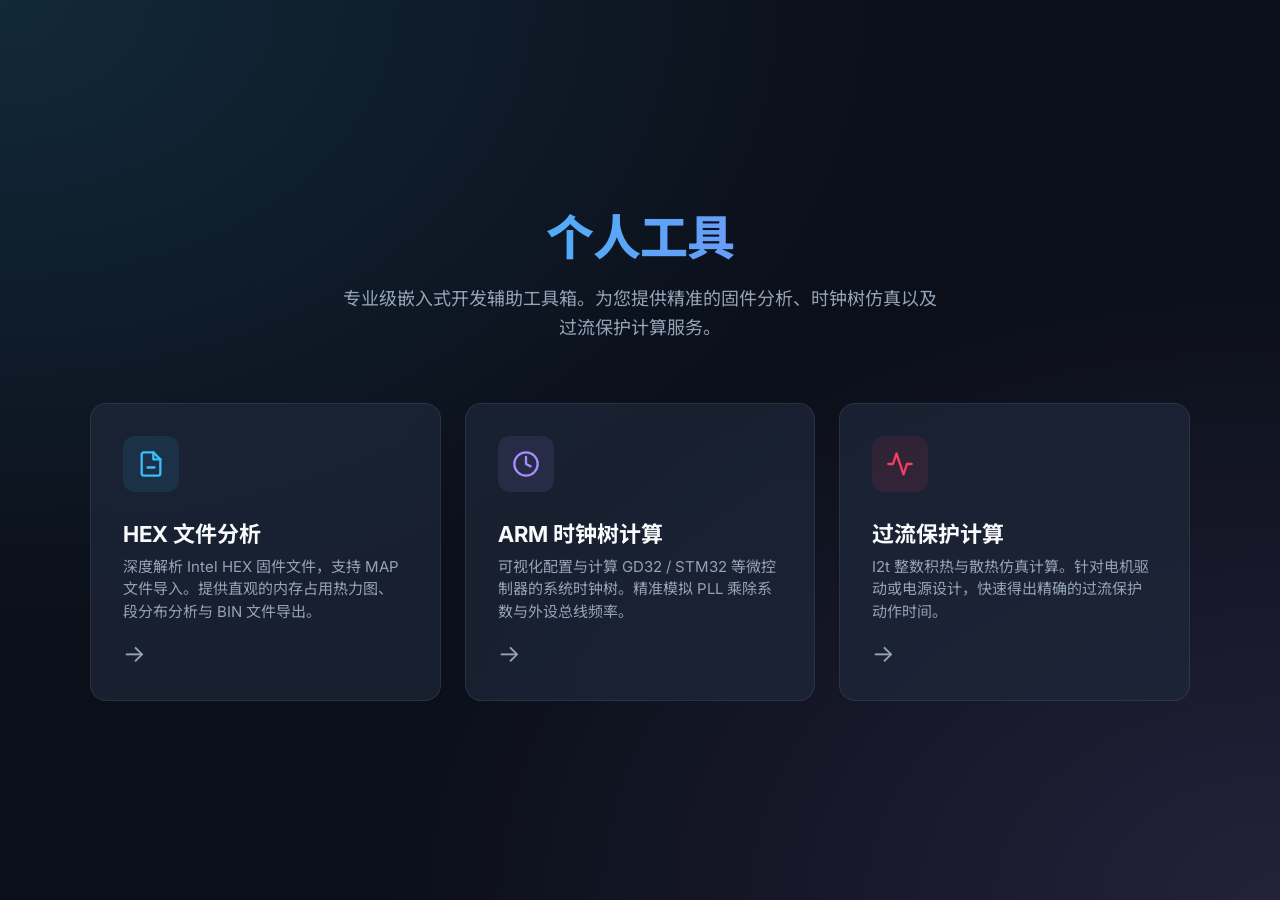
==== index.html @ c8affc69 "整合个人工具项目结构" ====
<!DOCTYPE html>
<html lang="zh-CN">
<head>
    <meta charset="UTF-8">
    <meta name="viewport" content="width=device-width, initial-scale=1.0">
    <title>个人工具门户 - Embedded Studio</title>
    <link href="https://fonts.googleapis.com/css2?family=Inter:wght@400;500;600;700;800&display=swap" rel="stylesheet">
    <link href="https://fonts.googleapis.com/css2?family=Noto+Sans+SC:wght@400;500;700&display=swap" rel="stylesheet">
    <style>
        :root {
            --bg-color: #0b0f19;
            --card-bg: rgba(30, 41, 59, 0.7);
            --card-border: rgba(255, 255, 255, 0.08);
            --text-main: #f8fafc;
            --text-muted: #94a3b8;
            --accent-hex: #38bdf8;
            --accent-clock: #a78bfa;
            --accent-ocp: #f43f5e;
        }

        * {
            box-sizing: border-box;
            margin: 0;
            padding: 0;
        }

        body {
            background-color: var(--bg-color);
            background-image: 
                radial-gradient(at 0% 0%, rgba(56, 189, 248, 0.15) 0px, transparent 50%),
                radial-gradient(at 100% 100%, rgba(167, 139, 250, 0.15) 0px, transparent 50%);
            background-attachment: fixed;
            color: var(--text-main);
            font-family: 'Inter', 'Noto Sans SC', sans-serif;
            min-height: 100vh;
            display: flex;
            flex-direction: column;
            align-items: center;
            justify-content: center;
            padding: 40px 20px;
        }

        .hero {
            text-align: center;
            margin-bottom: 60px;
            animation: fadeInDown 0.8s ease-out forwards;
        }

        .hero h1 {
            font-size: 48px;
            font-weight: 800;
            letter-spacing: -1px;
            margin-bottom: 16px;
            background: linear-gradient(to right, #38bdf8, #818cf8);
            -webkit-background-clip: text;
            -webkit-text-fill-color: transparent;
        }

        .hero p {
            font-size: 18px;
            color: var(--text-muted);
            max-width: 600px;
            margin: 0 auto;
            line-height: 1.6;
        }

        .tools-grid {
            display: grid;
            grid-template-columns: repeat(auto-fit, minmax(320px, 1fr));
            gap: 24px;
            width: 100%;
            max-width: 1100px;
            animation: fadeInUp 0.8s ease-out forwards;
            animation-delay: 0.2s;
            opacity: 0;
        }

        .tool-card {
            background: var(--card-bg);
            border: 1px solid var(--card-border);
            border-radius: 16px;
            padding: 32px;
            text-decoration: none;
            color: inherit;
            display: flex;
            flex-direction: column;
            gap: 16px;
            transition: all 0.3s cubic-bezier(0.4, 0, 0.2, 1);
            backdrop-filter: blur(12px);
            position: relative;
            overflow: hidden;
        }

        .tool-card::before {
            content: '';
            position: absolute;
            top: 0; left: 0; right: 0; bottom: 0;
            background: radial-gradient(800px circle at var(--mouse-x) var(--mouse-y), rgba(255,255,255,0.06), transparent 40%);
            opacity: 0;
            transition: opacity 0.3s;
            pointer-events: none;
        }

        .tool-card:hover::before {
            opacity: 1;
        }

        .tool-card:hover {
            transform: translateY(-5px);
            border-color: rgba(255, 255, 255, 0.2);
            box-shadow: 0 20px 40px rgba(0,0,0,0.4);
        }

        .icon-wrapper {
            width: 56px;
            height: 56px;
            border-radius: 12px;
            display: flex;
            align-items: center;
            justify-content: center;
            font-size: 28px;
            margin-bottom: 8px;
        }

        .card-hex .icon-wrapper { background: rgba(56, 189, 248, 0.1); color: var(--accent-hex); }
        .card-clock .icon-wrapper { background: rgba(167, 139, 250, 0.1); color: var(--accent-clock); }
        .card-ocp .icon-wrapper { background: rgba(244, 63, 94, 0.1); color: var(--accent-ocp); }

        .tool-card:hover.card-hex { box-shadow: 0 10px 30px rgba(56, 189, 248, 0.15); }
        .tool-card:hover.card-clock { box-shadow: 0 10px 30px rgba(167, 139, 250, 0.15); }
        .tool-card:hover.card-ocp { box-shadow: 0 10px 30px rgba(244, 63, 94, 0.15); }

        .tool-info h2 {
            font-size: 22px;
            font-weight: 700;
            margin-bottom: 8px;
        }

        .tool-info p {
            color: var(--text-muted);
            font-size: 15px;
            line-height: 1.5;
        }

        .arrow {
            margin-top: auto;
            align-self: flex-start;
            color: var(--text-muted);
            font-size: 24px;
            transition: transform 0.3s, color 0.3s;
        }

        .tool-card:hover .arrow {
            transform: translateX(5px);
            color: var(--text-main);
        }

        @keyframes fadeInDown {
            from { opacity: 0; transform: translateY(-20px); }
            to { opacity: 1; transform: translateY(0); }
        }

        @keyframes fadeInUp {
            from { opacity: 0; transform: translateY(20px); }
            to { opacity: 1; transform: translateY(0); }
        }

        @media (max-width: 768px) {
            .hero h1 { font-size: 36px; }
            .tools-grid { grid-template-columns: 1fr; }
        }
    </style>
</head>
<body>

    <div class="hero">
        <h1>个人工具</h1>
        <p>专业级嵌入式开发辅助工具箱。为您提供精准的固件分析、时钟树仿真以及过流保护计算服务。</p>
    </div>

    <div class="tools-grid" id="cards">
        <a href="hex文件分析工具/index.html" class="tool-card card-hex">
            <div class="icon-wrapper">
                <svg width="28" height="28" viewBox="0 0 24 24" fill="none" stroke="currentColor" stroke-width="2" stroke-linecap="round" stroke-linejoin="round"><path d="M14 2H6a2 2 0 0 0-2 2v16a2 2 0 0 0 2 2h12a2 2 0 0 0 2-2V8z"></path><polyline points="14 2 14 8 20 8"></polyline><line x1="9" y1="15" x2="15" y2="15"></line></svg>
            </div>
            <div class="tool-info">
                <h2>HEX 文件分析</h2>
                <p>深度解析 Intel HEX 固件文件，支持 MAP 文件导入。提供直观的内存占用热力图、段分布分析与 BIN 文件导出。</p>
            </div>
            <div class="arrow">→</div>
        </a>

        <a href="Arm时钟树/index.html" class="tool-card card-clock">
            <div class="icon-wrapper">
                <svg width="28" height="28" viewBox="0 0 24 24" fill="none" stroke="currentColor" stroke-width="2" stroke-linecap="round" stroke-linejoin="round"><circle cx="12" cy="12" r="10"></circle><polyline points="12 6 12 12 16 14"></polyline></svg>
            </div>
            <div class="tool-info">
                <h2>ARM 时钟树计算</h2>
                <p>可视化配置与计算 GD32 / STM32 等微控制器的系统时钟树。精准模拟 PLL 乘除系数与外设总线频率。</p>
            </div>
            <div class="arrow">→</div>
        </a>

        <a href="过流保护计算/index.html" class="tool-card card-ocp">
            <div class="icon-wrapper">
                <svg width="28" height="28" viewBox="0 0 24 24" fill="none" stroke="currentColor" stroke-width="2" stroke-linecap="round" stroke-linejoin="round"><path d="M22 12h-4l-3 9L9 3l-3 9H2"></path></svg>
            </div>
            <div class="tool-info">
                <h2>过流保护计算</h2>
                <p>I2t 整数积热与散热仿真计算。针对电机驱动或电源设计，快速得出精确的过流保护动作时间。</p>
            </div>
            <div class="arrow">→</div>
        </a>
    </div>

    <script>
        // 添加鼠标跟随的微妙发光效果
        document.getElementById("cards").onmousemove = e => {
            for(const card of document.getElementsByClassName("tool-card")) {
                const rect = card.getBoundingClientRect(),
                      x = e.clientX - rect.left,
                      y = e.clientY - rect.top;
                card.style.setProperty("--mouse-x", `${x}px`);
                card.style.setProperty("--mouse-y", `${y}px`);
            };
        }
    </script>
</body>
</html>
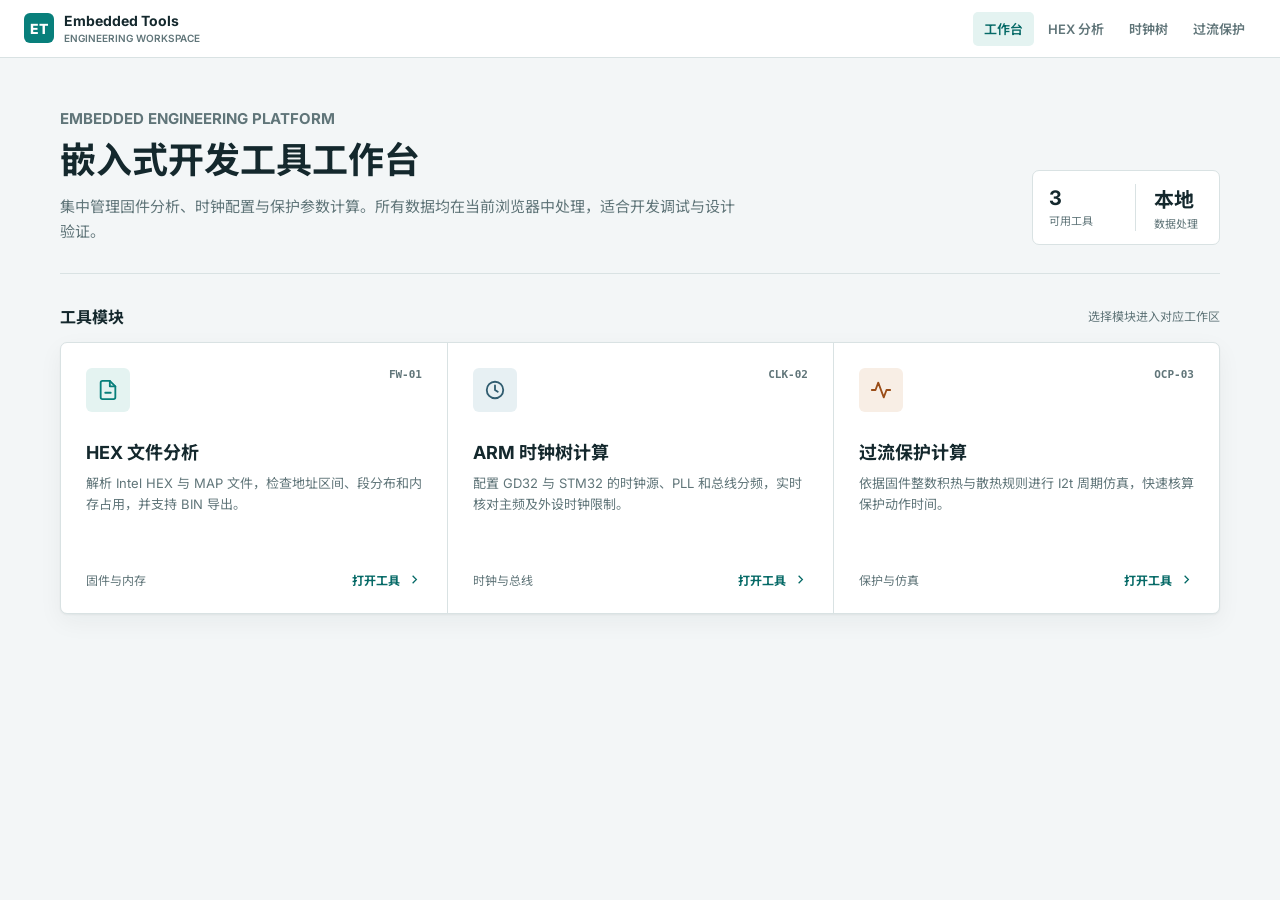
==== commit 266552ff: "统一嵌入式工具平台界面" ====
--- a/index.html
+++ b/index.html
@@ -3,227 +3,105 @@
 <head>
     <meta charset="UTF-8">
     <meta name="viewport" content="width=device-width, initial-scale=1.0">
-    <title>个人工具门户 - Embedded Studio</title>
-    <link href="https://fonts.googleapis.com/css2?family=Inter:wght@400;500;600;700;800&display=swap" rel="stylesheet">
-    <link href="https://fonts.googleapis.com/css2?family=Noto+Sans+SC:wght@400;500;700&display=swap" rel="stylesheet">
+    <title>Embedded Tools - 嵌入式开发工具平台</title>
+    <link href="https://fonts.googleapis.com/css2?family=Inter:wght@400;500;600;700;800&family=Noto+Sans+SC:wght@400;500;600;700&display=swap" rel="stylesheet">
+    <link rel="stylesheet" href="platform.css">
     <style>
-        :root {
-            --bg-color: #0b0f19;
-            --card-bg: rgba(30, 41, 59, 0.7);
-            --card-border: rgba(255, 255, 255, 0.08);
-            --text-main: #f8fafc;
-            --text-muted: #94a3b8;
-            --accent-hex: #38bdf8;
-            --accent-clock: #a78bfa;
-            --accent-ocp: #f43f5e;
+        * { box-sizing: border-box; margin: 0; padding: 0; }
+        body { min-width: 320px; min-height: 100vh; }
+        .home-shell { min-height: 100vh; display: flex; flex-direction: column; }
+        .home-main { width: min(1160px, calc(100% - 40px)); margin: 0 auto; padding: 48px 0 56px; }
+        .home-intro { display: grid; grid-template-columns: minmax(0, 1fr) auto; align-items: end; gap: 32px; padding-bottom: 28px; border-bottom: 1px solid var(--platform-border); }
+        .home-intro h1 { margin: 0 0 12px; max-width: 720px; color: var(--platform-text); font-size: 36px; line-height: 1.2; }
+        .home-intro p { max-width: 680px; color: var(--platform-muted); font-size: 15px; line-height: 1.7; }
+        .platform-summary { display: flex; align-items: center; gap: 18px; padding: 13px 16px; border: 1px solid var(--platform-border); border-radius: var(--platform-radius); background: var(--platform-surface); }
+        .summary-item { min-width: 68px; }
+        .summary-item + .summary-item { padding-left: 18px; border-left: 1px solid var(--platform-border); }
+        .summary-value { color: var(--platform-text); font-size: 20px; font-weight: 700; }
+        .summary-label { margin-top: 2px; color: var(--platform-muted); font-size: 11px; }
+        .section-head { display: flex; align-items: center; justify-content: space-between; gap: 16px; margin: 30px 0 14px; }
+        .section-head h2 { font-size: 16px; }
+        .section-head span { color: var(--platform-muted); font-size: 12px; }
+        .tools-grid { display: grid; grid-template-columns: repeat(3, minmax(0, 1fr)); border: 1px solid var(--platform-border); border-radius: var(--platform-radius); overflow: hidden; background: var(--platform-surface); box-shadow: var(--platform-shadow); }
+        .tool-card { position: relative; min-height: 270px; display: flex; flex-direction: column; padding: 25px; color: inherit; text-decoration: none; transition: background .18s ease; }
+        .tool-card + .tool-card { border-left: 1px solid var(--platform-border); }
+        .tool-card:hover { background: var(--platform-surface-subtle); }
+        .tool-card:focus-visible { z-index: 1; outline: 2px solid var(--platform-brand); outline-offset: -2px; }
+        .card-top { display: flex; align-items: flex-start; justify-content: space-between; gap: 16px; }
+        .icon-wrapper { width: 44px; height: 44px; display: grid; place-items: center; border-radius: 6px; color: var(--platform-brand); background: var(--platform-brand-soft); }
+        .module-code { color: var(--platform-muted); font: 600 11px/1.2 Consolas, monospace; }
+        .tool-info { margin-top: 26px; }
+        .tool-info h2 { margin-bottom: 9px; font-size: 18px; }
+        .tool-info p { color: var(--platform-muted); font-size: 13px; line-height: 1.65; }
+        .tool-meta { display: flex; align-items: center; justify-content: space-between; gap: 16px; margin-top: auto; padding-top: 24px; color: var(--platform-muted); font-size: 12px; }
+        .open-action { display: inline-flex; align-items: center; gap: 7px; color: var(--platform-brand-strong); font-weight: 700; }
+        .tool-card:hover .open-action svg { transform: translateX(3px); }
+        .open-action svg { transition: transform .18s ease; }
+        .card-clock .icon-wrapper { color: #315d70; background: #e7f0f3; }
+        .card-ocp .icon-wrapper { color: #9a4d18; background: #f8eee5; }
+        @media (max-width: 850px) {
+            .home-main { width: min(100% - 28px, 1160px); padding-top: 32px; }
+            .home-intro { grid-template-columns: 1fr; align-items: start; }
+            .platform-summary { width: max-content; }
+            .tools-grid { grid-template-columns: 1fr; }
+            .tool-card { min-height: 220px; }
+            .tool-card + .tool-card { border-left: 0; border-top: 1px solid var(--platform-border); }
         }
-
-        * {
-            box-sizing: border-box;
-            margin: 0;
-            padding: 0;
-        }
-
-        body {
-            background-color: var(--bg-color);
-            background-image: 
-                radial-gradient(at 0% 0%, rgba(56, 189, 248, 0.15) 0px, transparent 50%),
-                radial-gradient(at 100% 100%, rgba(167, 139, 250, 0.15) 0px, transparent 50%);
-            background-attachment: fixed;
-            color: var(--text-main);
-            font-family: 'Inter', 'Noto Sans SC', sans-serif;
-            min-height: 100vh;
-            display: flex;
-            flex-direction: column;
-            align-items: center;
-            justify-content: center;
-            padding: 40px 20px;
-        }
-
-        .hero {
-            text-align: center;
-            margin-bottom: 60px;
-            animation: fadeInDown 0.8s ease-out forwards;
-        }
-
-        .hero h1 {
-            font-size: 48px;
-            font-weight: 800;
-            letter-spacing: -1px;
-            margin-bottom: 16px;
-            background: linear-gradient(to right, #38bdf8, #818cf8);
-            -webkit-background-clip: text;
-            -webkit-text-fill-color: transparent;
-        }
-
-        .hero p {
-            font-size: 18px;
-            color: var(--text-muted);
-            max-width: 600px;
-            margin: 0 auto;
-            line-height: 1.6;
-        }
-
-        .tools-grid {
-            display: grid;
-            grid-template-columns: repeat(auto-fit, minmax(320px, 1fr));
-            gap: 24px;
-            width: 100%;
-            max-width: 1100px;
-            animation: fadeInUp 0.8s ease-out forwards;
-            animation-delay: 0.2s;
-            opacity: 0;
-        }
-
-        .tool-card {
-            background: var(--card-bg);
-            border: 1px solid var(--card-border);
-            border-radius: 16px;
-            padding: 32px;
-            text-decoration: none;
-            color: inherit;
-            display: flex;
-            flex-direction: column;
-            gap: 16px;
-            transition: all 0.3s cubic-bezier(0.4, 0, 0.2, 1);
-            backdrop-filter: blur(12px);
-            position: relative;
-            overflow: hidden;
-        }
-
-        .tool-card::before {
-            content: '';
-            position: absolute;
-            top: 0; left: 0; right: 0; bottom: 0;
-            background: radial-gradient(800px circle at var(--mouse-x) var(--mouse-y), rgba(255,255,255,0.06), transparent 40%);
-            opacity: 0;
-            transition: opacity 0.3s;
-            pointer-events: none;
-        }
-
-        .tool-card:hover::before {
-            opacity: 1;
-        }
-
-        .tool-card:hover {
-            transform: translateY(-5px);
-            border-color: rgba(255, 255, 255, 0.2);
-            box-shadow: 0 20px 40px rgba(0,0,0,0.4);
-        }
-
-        .icon-wrapper {
-            width: 56px;
-            height: 56px;
-            border-radius: 12px;
-            display: flex;
-            align-items: center;
-            justify-content: center;
-            font-size: 28px;
-            margin-bottom: 8px;
-        }
-
-        .card-hex .icon-wrapper { background: rgba(56, 189, 248, 0.1); color: var(--accent-hex); }
-        .card-clock .icon-wrapper { background: rgba(167, 139, 250, 0.1); color: var(--accent-clock); }
-        .card-ocp .icon-wrapper { background: rgba(244, 63, 94, 0.1); color: var(--accent-ocp); }
-
-        .tool-card:hover.card-hex { box-shadow: 0 10px 30px rgba(56, 189, 248, 0.15); }
-        .tool-card:hover.card-clock { box-shadow: 0 10px 30px rgba(167, 139, 250, 0.15); }
-        .tool-card:hover.card-ocp { box-shadow: 0 10px 30px rgba(244, 63, 94, 0.15); }
-
-        .tool-info h2 {
-            font-size: 22px;
-            font-weight: 700;
-            margin-bottom: 8px;
-        }
-
-        .tool-info p {
-            color: var(--text-muted);
-            font-size: 15px;
-            line-height: 1.5;
-        }
-
-        .arrow {
-            margin-top: auto;
-            align-self: flex-start;
-            color: var(--text-muted);
-            font-size: 24px;
-            transition: transform 0.3s, color 0.3s;
-        }
-
-        .tool-card:hover .arrow {
-            transform: translateX(5px);
-            color: var(--text-main);
-        }
-
-        @keyframes fadeInDown {
-            from { opacity: 0; transform: translateY(-20px); }
-            to { opacity: 1; transform: translateY(0); }
-        }
-
-        @keyframes fadeInUp {
-            from { opacity: 0; transform: translateY(20px); }
-            to { opacity: 1; transform: translateY(0); }
-        }
-
-        @media (max-width: 768px) {
-            .hero h1 { font-size: 36px; }
-            .tools-grid { grid-template-columns: 1fr; }
+        @media (max-width: 520px) {
+            .home-intro h1 { font-size: 29px; }
+            .platform-summary { width: 100%; display: grid; grid-template-columns: 1fr 1fr; }
+            .summary-item { min-width: 0; }
+            .section-head span { display: none; }
         }
     </style>
 </head>
 <body>
+    <div class="home-shell">
+        <header class="platform-bar">
+            <a class="platform-brand" href="index.html" aria-label="Embedded Tools 首页">
+                <span class="platform-brand-mark">ET</span>
+                <span class="platform-brand-copy"><strong>Embedded Tools</strong><span>Engineering workspace</span></span>
+            </a>
+            <nav class="platform-nav" aria-label="平台导航">
+                <a class="active" href="index.html">工作台</a>
+                <a href="hex文件分析工具/index.html">HEX 分析</a>
+                <a href="Arm时钟树/index.html">时钟树</a>
+                <a href="过流保护计算/index.html">过流保护</a>
+            </nav>
+        </header>
 
-    <div class="hero">
-        <h1>个人工具</h1>
-        <p>专业级嵌入式开发辅助工具箱。为您提供精准的固件分析、时钟树仿真以及过流保护计算服务。</p>
+        <main class="home-main">
+            <section class="home-intro">
+                <div>
+                    <p class="platform-eyebrow">Embedded engineering platform</p>
+                    <h1>嵌入式开发工具工作台</h1>
+                    <p>集中管理固件分析、时钟配置与保护参数计算。所有数据均在当前浏览器中处理，适合开发调试与设计验证。</p>
+                </div>
+                <div class="platform-summary" aria-label="平台概览">
+                    <div class="summary-item"><div class="summary-value">3</div><div class="summary-label">可用工具</div></div>
+                    <div class="summary-item"><div class="summary-value">本地</div><div class="summary-label">数据处理</div></div>
+                </div>
+            </section>
+
+            <div class="section-head"><h2>工具模块</h2><span>选择模块进入对应工作区</span></div>
+            <section class="tools-grid" aria-label="工具模块">
+                <a href="hex文件分析工具/index.html" class="tool-card card-hex">
+                    <div class="card-top"><div class="icon-wrapper"><svg width="22" height="22" viewBox="0 0 24 24" fill="none" stroke="currentColor" stroke-width="2" stroke-linecap="round" stroke-linejoin="round" aria-hidden="true"><path d="M14 2H6a2 2 0 0 0-2 2v16a2 2 0 0 0 2 2h12a2 2 0 0 0 2-2V8z"/><path d="M14 2v6h6"/><path d="M9 15h6"/></svg></div><span class="module-code">FW-01</span></div>
+                    <div class="tool-info"><h2>HEX 文件分析</h2><p>解析 Intel HEX 与 MAP 文件，检查地址区间、段分布和内存占用，并支持 BIN 导出。</p></div>
+                    <div class="tool-meta"><span>固件与内存</span><span class="open-action">打开工具 <svg width="15" height="15" viewBox="0 0 24 24" fill="none" stroke="currentColor" stroke-width="2"><path d="m9 18 6-6-6-6"/></svg></span></div>
+                </a>
+                <a href="Arm时钟树/index.html" class="tool-card card-clock">
+                    <div class="card-top"><div class="icon-wrapper"><svg width="22" height="22" viewBox="0 0 24 24" fill="none" stroke="currentColor" stroke-width="2" stroke-linecap="round" stroke-linejoin="round" aria-hidden="true"><circle cx="12" cy="12" r="9"/><path d="M12 7v5l3 2"/></svg></div><span class="module-code">CLK-02</span></div>
+                    <div class="tool-info"><h2>ARM 时钟树计算</h2><p>配置 GD32 与 STM32 的时钟源、PLL 和总线分频，实时核对主频及外设时钟限制。</p></div>
+                    <div class="tool-meta"><span>时钟与总线</span><span class="open-action">打开工具 <svg width="15" height="15" viewBox="0 0 24 24" fill="none" stroke="currentColor" stroke-width="2"><path d="m9 18 6-6-6-6"/></svg></span></div>
+                </a>
+                <a href="过流保护计算/index.html" class="tool-card card-ocp">
+                    <div class="card-top"><div class="icon-wrapper"><svg width="22" height="22" viewBox="0 0 24 24" fill="none" stroke="currentColor" stroke-width="2" stroke-linecap="round" stroke-linejoin="round" aria-hidden="true"><path d="M22 12h-4l-3 8L9 4l-3 8H2"/></svg></div><span class="module-code">OCP-03</span></div>
+                    <div class="tool-info"><h2>过流保护计算</h2><p>依据固件整数积热与散热规则进行 I2t 周期仿真，快速核算保护动作时间。</p></div>
+                    <div class="tool-meta"><span>保护与仿真</span><span class="open-action">打开工具 <svg width="15" height="15" viewBox="0 0 24 24" fill="none" stroke="currentColor" stroke-width="2"><path d="m9 18 6-6-6-6"/></svg></span></div>
+                </a>
+            </section>
+        </main>
     </div>
-
-    <div class="tools-grid" id="cards">
-        <a href="hex文件分析工具/index.html" class="tool-card card-hex">
-            <div class="icon-wrapper">
-                <svg width="28" height="28" viewBox="0 0 24 24" fill="none" stroke="currentColor" stroke-width="2" stroke-linecap="round" stroke-linejoin="round"><path d="M14 2H6a2 2 0 0 0-2 2v16a2 2 0 0 0 2 2h12a2 2 0 0 0 2-2V8z"></path><polyline points="14 2 14 8 20 8"></polyline><line x1="9" y1="15" x2="15" y2="15"></line></svg>
-            </div>
-            <div class="tool-info">
-                <h2>HEX 文件分析</h2>
-                <p>深度解析 Intel HEX 固件文件，支持 MAP 文件导入。提供直观的内存占用热力图、段分布分析与 BIN 文件导出。</p>
-            </div>
-            <div class="arrow">→</div>
-        </a>
-
-        <a href="Arm时钟树/index.html" class="tool-card card-clock">
-            <div class="icon-wrapper">
-                <svg width="28" height="28" viewBox="0 0 24 24" fill="none" stroke="currentColor" stroke-width="2" stroke-linecap="round" stroke-linejoin="round"><circle cx="12" cy="12" r="10"></circle><polyline points="12 6 12 12 16 14"></polyline></svg>
-            </div>
-            <div class="tool-info">
-                <h2>ARM 时钟树计算</h2>
-                <p>可视化配置与计算 GD32 / STM32 等微控制器的系统时钟树。精准模拟 PLL 乘除系数与外设总线频率。</p>
-            </div>
-            <div class="arrow">→</div>
-        </a>
-
-        <a href="过流保护计算/index.html" class="tool-card card-ocp">
-            <div class="icon-wrapper">
-                <svg width="28" height="28" viewBox="0 0 24 24" fill="none" stroke="currentColor" stroke-width="2" stroke-linecap="round" stroke-linejoin="round"><path d="M22 12h-4l-3 9L9 3l-3 9H2"></path></svg>
-            </div>
-            <div class="tool-info">
-                <h2>过流保护计算</h2>
-                <p>I2t 整数积热与散热仿真计算。针对电机驱动或电源设计，快速得出精确的过流保护动作时间。</p>
-            </div>
-            <div class="arrow">→</div>
-        </a>
-    </div>
-
-    <script>
-        // 添加鼠标跟随的微妙发光效果
-        document.getElementById("cards").onmousemove = e => {
-            for(const card of document.getElementsByClassName("tool-card")) {
-                const rect = card.getBoundingClientRect(),
-                      x = e.clientX - rect.left,
-                      y = e.clientY - rect.top;
-                card.style.setProperty("--mouse-x", `${x}px`);
-                card.style.setProperty("--mouse-y", `${y}px`);
-            };
-        }
-    </script>
 </body>
 </html>
--- a/platform.css
+++ b/platform.css
@@ -0,0 +1,116 @@
+:root {
+    --platform-bg: #f3f6f7;
+    --platform-surface: #ffffff;
+    --platform-surface-subtle: #f8faf9;
+    --platform-border: #d9e2e3;
+    --platform-border-strong: #bdccce;
+    --platform-text: #14282d;
+    --platform-muted: #607579;
+    --platform-brand: #087f7b;
+    --platform-brand-strong: #066a67;
+    --platform-brand-soft: #e4f3f1;
+    --platform-navy: #18343a;
+    --platform-success: #287a50;
+    --platform-warning: #a85d08;
+    --platform-danger: #b83a35;
+    --platform-shadow: 0 1px 2px rgba(20, 40, 45, 0.05), 0 8px 24px rgba(20, 40, 45, 0.05);
+    --platform-radius: 7px;
+    --platform-font: Inter, "Noto Sans SC", "Microsoft YaHei", "Segoe UI", sans-serif;
+}
+
+* { letter-spacing: 0; }
+
+body {
+    color: var(--platform-text);
+    background: var(--platform-bg);
+    font-family: var(--platform-font);
+}
+
+button, input, select { font-family: inherit; }
+
+.platform-bar {
+    min-height: 58px;
+    display: flex;
+    align-items: center;
+    justify-content: space-between;
+    gap: 24px;
+    padding: 0 24px;
+    background: var(--platform-surface);
+    border-bottom: 1px solid var(--platform-border);
+    color: var(--platform-text);
+    flex: none;
+}
+
+.platform-brand {
+    display: inline-flex;
+    align-items: center;
+    gap: 10px;
+    min-width: max-content;
+    color: var(--platform-text);
+    text-decoration: none;
+}
+
+.platform-brand-mark {
+    display: grid;
+    place-items: center;
+    width: 30px;
+    height: 30px;
+    border-radius: 6px;
+    color: #fff;
+    background: var(--platform-brand);
+    font-weight: 800;
+    font-size: 14px;
+}
+
+.platform-brand-copy { display: flex; flex-direction: column; line-height: 1.1; }
+.platform-brand-copy strong { font-size: 14px; }
+.platform-brand-copy span { margin-top: 4px; color: var(--platform-muted); font-size: 10px; font-weight: 600; text-transform: uppercase; }
+
+.platform-nav {
+    display: flex;
+    align-items: center;
+    gap: 3px;
+    min-width: 0;
+}
+
+.platform-nav a {
+    min-height: 34px;
+    display: inline-flex;
+    align-items: center;
+    padding: 0 11px;
+    border-radius: 5px;
+    color: var(--platform-muted);
+    text-decoration: none;
+    white-space: nowrap;
+    font-size: 13px;
+    font-weight: 600;
+}
+
+.platform-nav a:hover { color: var(--platform-text); background: var(--platform-surface-subtle); }
+.platform-nav a.active { color: var(--platform-brand-strong); background: var(--platform-brand-soft); }
+.platform-nav a:focus-visible, .platform-brand:focus-visible { outline: 2px solid var(--platform-brand); outline-offset: 2px; }
+
+.platform-page-heading {
+    display: flex;
+    align-items: flex-end;
+    justify-content: space-between;
+    gap: 24px;
+}
+
+.platform-eyebrow {
+    margin: 0 0 7px;
+    color: var(--platform-brand);
+    font-size: 12px;
+    font-weight: 700;
+    text-transform: uppercase;
+}
+
+.platform-page-heading h1 { margin: 0; color: var(--platform-text); font-size: 27px; line-height: 1.2; }
+.platform-page-heading p:last-child { margin: 0; color: var(--platform-muted); font-size: 13px; }
+
+@media (max-width: 760px) {
+    .platform-bar { align-items: flex-start; flex-direction: column; gap: 10px; padding: 12px 16px; }
+    .platform-nav { width: 100%; overflow-x: auto; padding-bottom: 2px; }
+    .platform-nav a { padding: 0 9px; }
+    .platform-page-heading { align-items: flex-start; flex-direction: column; gap: 8px; }
+}
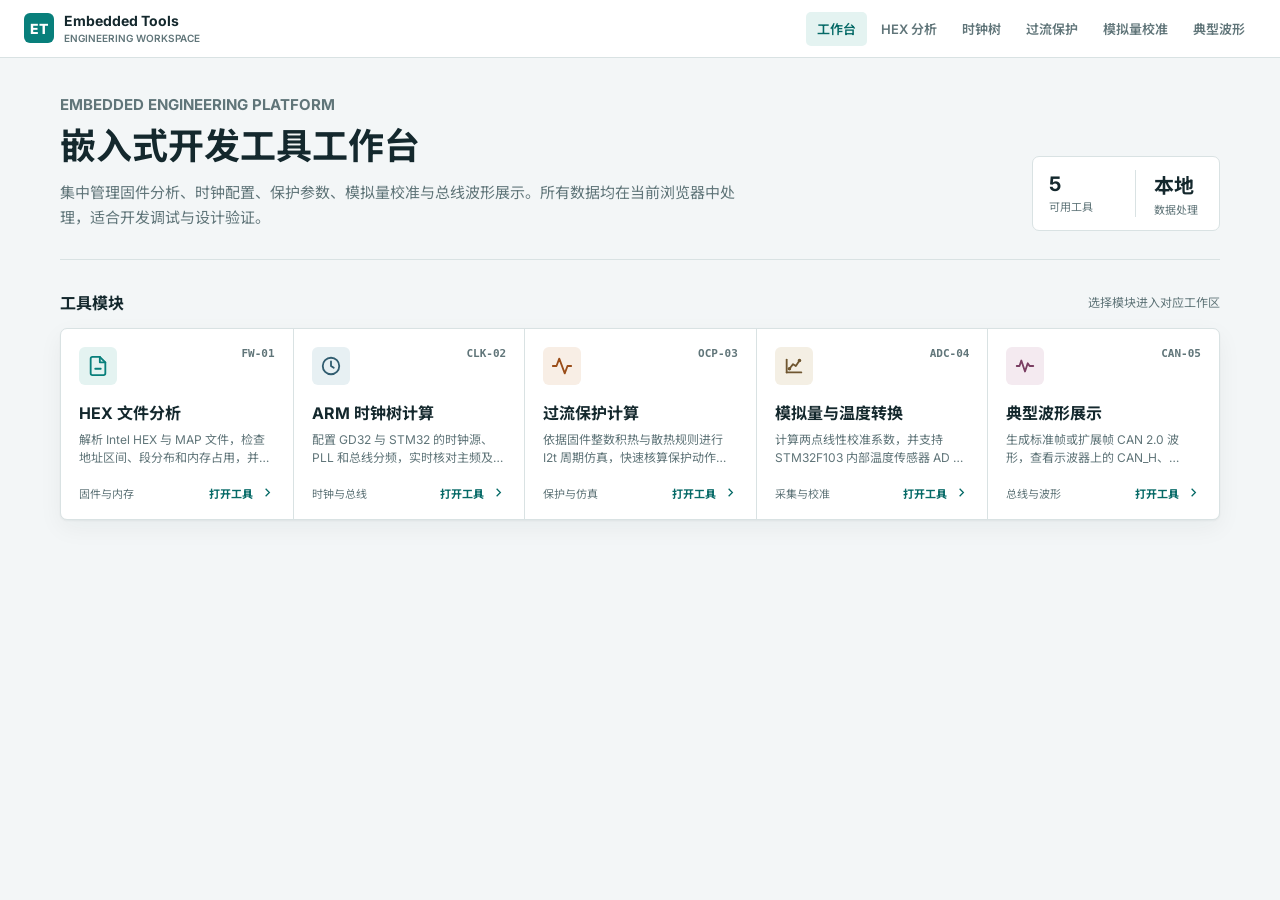
==== commit 15a888c5: "新增模拟量校准计算工具，更新导航链接并调整首页工具卡片布局" ====
--- a/index.html
+++ b/index.html
@@ -10,7 +10,7 @@
         * { box-sizing: border-box; margin: 0; padding: 0; }
         body { min-width: 320px; min-height: 100vh; }
         .home-shell { min-height: 100vh; display: flex; flex-direction: column; }
-        .home-main { width: min(1160px, calc(100% - 40px)); margin: 0 auto; padding: 48px 0 56px; }
+        .home-main { width: min(1160px, calc(100% - 40px)); margin: 0 auto; padding: 34px 0 44px; }
         .home-intro { display: grid; grid-template-columns: minmax(0, 1fr) auto; align-items: end; gap: 32px; padding-bottom: 28px; border-bottom: 1px solid var(--platform-border); }
         .home-intro h1 { margin: 0 0 12px; max-width: 720px; color: var(--platform-text); font-size: 36px; line-height: 1.2; }
         .home-intro p { max-width: 680px; color: var(--platform-muted); font-size: 15px; line-height: 1.7; }
@@ -22,36 +22,41 @@
         .section-head { display: flex; align-items: center; justify-content: space-between; gap: 16px; margin: 30px 0 14px; }
         .section-head h2 { font-size: 16px; }
         .section-head span { color: var(--platform-muted); font-size: 12px; }
-        .tools-grid { display: grid; grid-template-columns: repeat(3, minmax(0, 1fr)); border: 1px solid var(--platform-border); border-radius: var(--platform-radius); overflow: hidden; background: var(--platform-surface); box-shadow: var(--platform-shadow); }
-        .tool-card { position: relative; min-height: 270px; display: flex; flex-direction: column; padding: 25px; color: inherit; text-decoration: none; transition: background .18s ease; }
+        .tools-grid { display: grid; grid-template-columns: repeat(5, minmax(0, 1fr)); border: 1px solid var(--platform-border); border-radius: var(--platform-radius); overflow: hidden; background: var(--platform-surface); box-shadow: var(--platform-shadow); }
+        .tool-card { position: relative; min-height: 190px; display: flex; flex-direction: column; padding: 18px; color: inherit; text-decoration: none; transition: background .18s ease; }
         .tool-card + .tool-card { border-left: 1px solid var(--platform-border); }
         .tool-card:hover { background: var(--platform-surface-subtle); }
         .tool-card:focus-visible { z-index: 1; outline: 2px solid var(--platform-brand); outline-offset: -2px; }
         .card-top { display: flex; align-items: flex-start; justify-content: space-between; gap: 16px; }
-        .icon-wrapper { width: 44px; height: 44px; display: grid; place-items: center; border-radius: 6px; color: var(--platform-brand); background: var(--platform-brand-soft); }
+        .icon-wrapper { width: 38px; height: 38px; display: grid; place-items: center; border-radius: 6px; color: var(--platform-brand); background: var(--platform-brand-soft); }
         .module-code { color: var(--platform-muted); font: 600 11px/1.2 Consolas, monospace; }
-        .tool-info { margin-top: 26px; }
-        .tool-info h2 { margin-bottom: 9px; font-size: 18px; }
-        .tool-info p { color: var(--platform-muted); font-size: 13px; line-height: 1.65; }
-        .tool-meta { display: flex; align-items: center; justify-content: space-between; gap: 16px; margin-top: auto; padding-top: 24px; color: var(--platform-muted); font-size: 12px; }
+        .tool-info { margin-top: 15px; }
+        .tool-info h2 { margin-bottom: 7px; font-size: 16px; }
+        .tool-info p { display: -webkit-box; overflow: hidden; color: var(--platform-muted); font-size: 12px; line-height: 1.55; -webkit-box-orient: vertical; -webkit-line-clamp: 2; }
+        .tool-meta { display: flex; align-items: center; justify-content: space-between; gap: 12px; margin-top: auto; padding-top: 15px; color: var(--platform-muted); font-size: 11px; }
         .open-action { display: inline-flex; align-items: center; gap: 7px; color: var(--platform-brand-strong); font-weight: 700; }
         .tool-card:hover .open-action svg { transform: translateX(3px); }
         .open-action svg { transition: transform .18s ease; }
         .card-clock .icon-wrapper { color: #315d70; background: #e7f0f3; }
         .card-ocp .icon-wrapper { color: #9a4d18; background: #f8eee5; }
+        .card-adc .icon-wrapper { color: #6f5630; background: #f4efe4; }
+        .card-can .icon-wrapper { color: #7a3e62; background: #f4eaf0; }
         @media (max-width: 850px) {
             .home-main { width: min(100% - 28px, 1160px); padding-top: 32px; }
             .home-intro { grid-template-columns: 1fr; align-items: start; }
             .platform-summary { width: max-content; }
-            .tools-grid { grid-template-columns: 1fr; }
-            .tool-card { min-height: 220px; }
-            .tool-card + .tool-card { border-left: 0; border-top: 1px solid var(--platform-border); }
+            .tools-grid { grid-template-columns: repeat(2, minmax(0, 1fr)); }
+            .tool-card { min-height: 190px; }
+            .tool-card:nth-child(2n+1) { border-left: 0; }
+            .tool-card:nth-child(n+3) { border-top: 1px solid var(--platform-border); }
         }
         @media (max-width: 520px) {
             .home-intro h1 { font-size: 29px; }
             .platform-summary { width: 100%; display: grid; grid-template-columns: 1fr 1fr; }
             .summary-item { min-width: 0; }
             .section-head span { display: none; }
+            .tools-grid { grid-template-columns: 1fr; }
+            .tool-card + .tool-card { border-left: 0; border-top: 1px solid var(--platform-border); }
         }
     </style>
 </head>
@@ -67,6 +72,8 @@
                 <a href="hex文件分析工具/index.html">HEX 分析</a>
                 <a href="Arm时钟树/index.html">时钟树</a>
                 <a href="过流保护计算/index.html">过流保护</a>
+                <a href="模拟量校准计算/index.html">模拟量校准</a>
+                <a href="典型波形展示/index.html">典型波形</a>
             </nav>
         </header>
 
@@ -75,10 +82,10 @@
                 <div>
                     <p class="platform-eyebrow">Embedded engineering platform</p>
                     <h1>嵌入式开发工具工作台</h1>
-                    <p>集中管理固件分析、时钟配置与保护参数计算。所有数据均在当前浏览器中处理，适合开发调试与设计验证。</p>
+                    <p>集中管理固件分析、时钟配置、保护参数、模拟量校准与总线波形展示。所有数据均在当前浏览器中处理，适合开发调试与设计验证。</p>
                 </div>
                 <div class="platform-summary" aria-label="平台概览">
-                    <div class="summary-item"><div class="summary-value">3</div><div class="summary-label">可用工具</div></div>
+                    <div class="summary-item"><div class="summary-value">5</div><div class="summary-label">可用工具</div></div>
                     <div class="summary-item"><div class="summary-value">本地</div><div class="summary-label">数据处理</div></div>
                 </div>
             </section>
@@ -100,6 +107,16 @@
                     <div class="tool-info"><h2>过流保护计算</h2><p>依据固件整数积热与散热规则进行 I2t 周期仿真，快速核算保护动作时间。</p></div>
                     <div class="tool-meta"><span>保护与仿真</span><span class="open-action">打开工具 <svg width="15" height="15" viewBox="0 0 24 24" fill="none" stroke="currentColor" stroke-width="2"><path d="m9 18 6-6-6-6"/></svg></span></div>
                 </a>
+                <a href="模拟量校准计算/index.html" class="tool-card card-adc">
+                    <div class="card-top"><div class="icon-wrapper"><svg width="22" height="22" viewBox="0 0 24 24" fill="none" stroke="currentColor" stroke-width="2" stroke-linecap="round" stroke-linejoin="round" aria-hidden="true"><path d="M4 19V5"/><path d="M4 19h16"/><path d="m7 15 4-5 3 2 4-6"/><circle cx="7" cy="15" r="1"/><circle cx="18" cy="6" r="1"/></svg></div><span class="module-code">ADC-04</span></div>
+                    <div class="tool-info"><h2>模拟量与温度转换</h2><p>计算两点线性校准系数，并支持 STM32F103 内部温度传感器 AD 值转换。</p></div>
+                    <div class="tool-meta"><span>采集与校准</span><span class="open-action">打开工具 <svg width="15" height="15" viewBox="0 0 24 24" fill="none" stroke="currentColor" stroke-width="2"><path d="m9 18 6-6-6-6"/></svg></span></div>
+                </a>
+                <a href="典型波形展示/index.html" class="tool-card card-can">
+                    <div class="card-top"><div class="icon-wrapper"><svg width="22" height="22" viewBox="0 0 24 24" fill="none" stroke="currentColor" stroke-width="2" stroke-linecap="round" stroke-linejoin="round" aria-hidden="true"><path d="M3 12h3l2-6 4 12 3-9 2 3h4"/></svg></div><span class="module-code">CAN-05</span></div>
+                    <div class="tool-info"><h2>典型波形展示</h2><p>生成标准帧或扩展帧 CAN 2.0 波形，查看示波器上的 CAN_H、CAN_L 电平。</p></div>
+                    <div class="tool-meta"><span>总线与波形</span><span class="open-action">打开工具 <svg width="15" height="15" viewBox="0 0 24 24" fill="none" stroke="currentColor" stroke-width="2"><path d="m9 18 6-6-6-6"/></svg></span></div>
+                </a>
             </section>
         </main>
     </div>
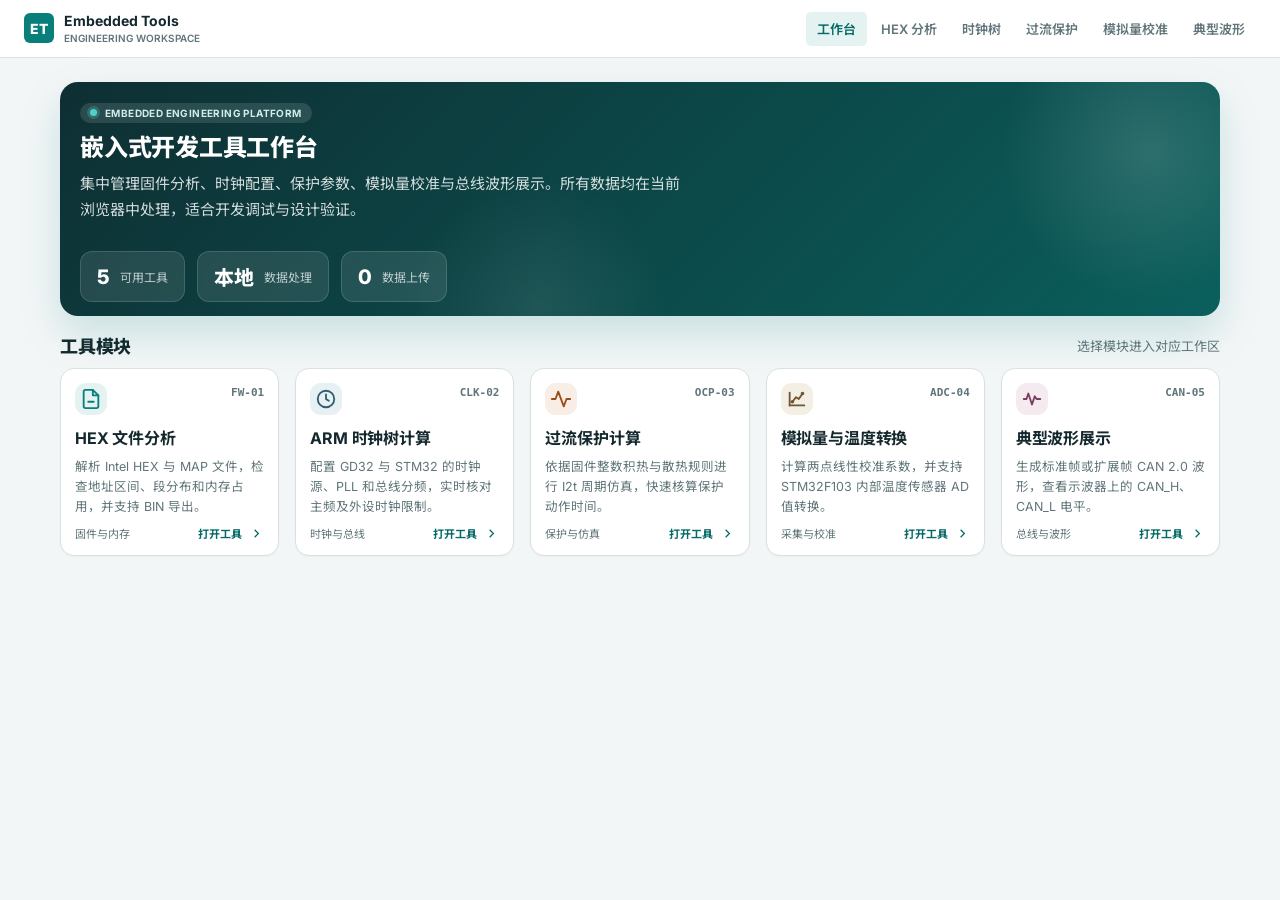
==== commit 73439c69: "优化显示" ====
--- a/index.html
+++ b/index.html
@@ -10,53 +10,63 @@
         * { box-sizing: border-box; margin: 0; padding: 0; }
         body { min-width: 320px; min-height: 100vh; }
         .home-shell { min-height: 100vh; display: flex; flex-direction: column; }
-        .home-main { width: min(1160px, calc(100% - 40px)); margin: 0 auto; padding: 34px 0 44px; }
-        .home-intro { display: grid; grid-template-columns: minmax(0, 1fr) auto; align-items: end; gap: 32px; padding-bottom: 28px; border-bottom: 1px solid var(--platform-border); }
-        .home-intro h1 { margin: 0 0 12px; max-width: 720px; color: var(--platform-text); font-size: 36px; line-height: 1.2; }
-        .home-intro p { max-width: 680px; color: var(--platform-muted); font-size: 15px; line-height: 1.7; }
-        .platform-summary { display: flex; align-items: center; gap: 18px; padding: 13px 16px; border: 1px solid var(--platform-border); border-radius: var(--platform-radius); background: var(--platform-surface); }
-        .summary-item { min-width: 68px; }
-        .summary-item + .summary-item { padding-left: 18px; border-left: 1px solid var(--platform-border); }
-        .summary-value { color: var(--platform-text); font-size: 20px; font-weight: 700; }
-        .summary-label { margin-top: 2px; color: var(--platform-muted); font-size: 11px; }
-        .section-head { display: flex; align-items: center; justify-content: space-between; gap: 16px; margin: 30px 0 14px; }
-        .section-head h2 { font-size: 16px; }
-        .section-head span { color: var(--platform-muted); font-size: 12px; }
-        .tools-grid { display: grid; grid-template-columns: repeat(5, minmax(0, 1fr)); border: 1px solid var(--platform-border); border-radius: var(--platform-radius); overflow: hidden; background: var(--platform-surface); box-shadow: var(--platform-shadow); }
-        .tool-card { position: relative; min-height: 190px; display: flex; flex-direction: column; padding: 18px; color: inherit; text-decoration: none; transition: background .18s ease; }
-        .tool-card + .tool-card { border-left: 1px solid var(--platform-border); }
-        .tool-card:hover { background: var(--platform-surface-subtle); }
-        .tool-card:focus-visible { z-index: 1; outline: 2px solid var(--platform-brand); outline-offset: -2px; }
+        .home-main { width: min(1160px, calc(100% - 40px)); margin: 0 auto; padding: 24px 0 36px; }
+
+        /* Hero */
+        .home-hero { position: relative; overflow: hidden; padding: 18px 20px 14px; border-radius: 18px; background: linear-gradient(135deg, #0e2f33 0%, #0a5f5c 100%); color: #fff; box-shadow: 0 18px 40px rgba(8, 127, 123, 0.18); }
+        .home-hero::after { content: ""; position: absolute; right: -80px; top: -80px; width: 300px; height: 300px; border-radius: 50%; background: radial-gradient(circle, rgba(255,255,255,0.14) 0%, rgba(255,255,255,0) 70%); pointer-events: none; }
+        .home-hero::before { content: ""; position: absolute; left: 30%; bottom: -120px; width: 260px; height: 260px; border-radius: 50%; background: radial-gradient(circle, rgba(255,255,255,0.08) 0%, rgba(255,255,255,0) 70%); pointer-events: none; }
+        .hero-eyebrow { display: inline-flex; align-items: center; gap: 8px; margin-bottom: 10px; padding: 4px 10px; border-radius: 999px; background: rgba(255,255,255,0.12); color: #cdeeea; font-size: 10px; font-weight: 700; letter-spacing: 0.04em; text-transform: uppercase; }
+        .hero-eyebrow .dot { width: 7px; height: 7px; border-radius: 50%; background: #4fd1c5; box-shadow: 0 0 0 3px rgba(79,209,197,0.25); }
+        .home-hero h1 { position: relative; z-index: 1; margin: 0 0 8px; max-width: 640px; font-size: 24px; line-height: 1.25; font-weight: 800; letter-spacing: -0.01em; }
+        .home-hero p { position: relative; z-index: 1; max-width: 600px; color: rgba(255,255,255,0.82); font-size: 15px; line-height: 1.75; }
+        .hero-stats { position: relative; z-index: 1; display: flex; gap: 12px; margin-top: 28px; flex-wrap: wrap; }
+        .stat-pill { display: inline-flex; align-items: center; gap: 10px; padding: 10px 16px; border-radius: 12px; background: rgba(255,255,255,0.1); border: 1px solid rgba(255,255,255,0.14); backdrop-filter: blur(4px); }
+        .stat-pill strong { font-size: 20px; font-weight: 800; }
+        .stat-pill span { color: rgba(255,255,255,0.72); font-size: 12px; }
+
+        /* Section head */
+        .section-head { display: flex; align-items: center; justify-content: space-between; gap: 16px; margin: 16px 0 10px; }
+        .section-head h2 { font-size: 18px; font-weight: 800; letter-spacing: -0.01em; }
+        .section-head span { color: var(--platform-muted); font-size: 13px; }
+
+        /* Tools grid */
+        .tools-grid { display: grid; grid-template-columns: repeat(5, minmax(0, 1fr)); gap: 16px; }
+        .tool-card { position: relative; min-height: 150px; display: flex; flex-direction: column; padding: 14px; color: inherit; text-decoration: none; background: var(--platform-surface); border: 1px solid var(--platform-border); border-radius: 14px; box-shadow: 0 1px 2px rgba(20,40,45,0.04); transition: transform .2s ease, box-shadow .2s ease, border-color .2s ease; }
+        .tool-card:hover { transform: translateY(-4px); border-color: var(--platform-border-strong); box-shadow: 0 14px 30px rgba(20,40,45,0.10); }
+        .tool-card:focus-visible { outline: 2px solid var(--platform-brand); outline-offset: 2px; }
         .card-top { display: flex; align-items: flex-start; justify-content: space-between; gap: 16px; }
-        .icon-wrapper { width: 38px; height: 38px; display: grid; place-items: center; border-radius: 6px; color: var(--platform-brand); background: var(--platform-brand-soft); }
-        .module-code { color: var(--platform-muted); font: 600 11px/1.2 Consolas, monospace; }
-        .tool-info { margin-top: 15px; }
-        .tool-info h2 { margin-bottom: 7px; font-size: 16px; }
-        .tool-info p { display: -webkit-box; overflow: hidden; color: var(--platform-muted); font-size: 12px; line-height: 1.55; -webkit-box-orient: vertical; -webkit-line-clamp: 2; }
-        .tool-meta { display: flex; align-items: center; justify-content: space-between; gap: 12px; margin-top: auto; padding-top: 15px; color: var(--platform-muted); font-size: 11px; }
+        .icon-wrapper { width: 32px; height: 32px; display: grid; place-items: center; border-radius: 11px; color: var(--platform-brand); background: var(--platform-brand-soft); }
+        .module-code { color: var(--platform-muted); font: 600 11px/1.2 Consolas, monospace; padding-top: 3px; }
+        .tool-info { margin-top: 10px; }
+        .tool-info h2 { margin-bottom: 8px; font-size: 16px; font-weight: 700; letter-spacing: -0.01em; }
+        .tool-info p { display: -webkit-box; overflow: hidden; color: var(--platform-muted); font-size: 12.5px; line-height: 1.6; -webkit-box-orient: vertical; -webkit-line-clamp: 3; line-clamp: 3; }
+        .tool-meta { display: flex; align-items: center; justify-content: space-between; gap: 12px; margin-top: auto; padding-top: 8px; color: var(--platform-muted); font-size: 11px; }
         .open-action { display: inline-flex; align-items: center; gap: 7px; color: var(--platform-brand-strong); font-weight: 700; }
         .tool-card:hover .open-action svg { transform: translateX(3px); }
-        .open-action svg { transition: transform .18s ease; }
+        .open-action svg { transition: transform .2s ease; }
         .card-clock .icon-wrapper { color: #315d70; background: #e7f0f3; }
         .card-ocp .icon-wrapper { color: #9a4d18; background: #f8eee5; }
         .card-adc .icon-wrapper { color: #6f5630; background: #f4efe4; }
         .card-can .icon-wrapper { color: #7a3e62; background: #f4eaf0; }
+
+        @media (max-width: 1000px) {
+            .tools-grid { grid-template-columns: repeat(3, minmax(0, 1fr)); }
+        }
         @media (max-width: 850px) {
             .home-main { width: min(100% - 28px, 1160px); padding-top: 32px; }
-            .home-intro { grid-template-columns: 1fr; align-items: start; }
-            .platform-summary { width: max-content; }
+            .home-hero { padding: 24px 22px 20px; }
+            .home-hero h1 { font-size: 22px; }
+        }
+        @media (max-width: 640px) {
             .tools-grid { grid-template-columns: repeat(2, minmax(0, 1fr)); }
-            .tool-card { min-height: 190px; }
-            .tool-card:nth-child(2n+1) { border-left: 0; }
-            .tool-card:nth-child(n+3) { border-top: 1px solid var(--platform-border); }
+            .tool-card { min-height: 200px; }
         }
         @media (max-width: 520px) {
-            .home-intro h1 { font-size: 29px; }
-            .platform-summary { width: 100%; display: grid; grid-template-columns: 1fr 1fr; }
-            .summary-item { min-width: 0; }
+            .home-hero h1 { font-size: 27px; }
             .section-head span { display: none; }
             .tools-grid { grid-template-columns: 1fr; }
-            .tool-card + .tool-card { border-left: 0; border-top: 1px solid var(--platform-border); }
+            .tool-card { min-height: 0; }
         }
     </style>
 </head>
@@ -78,15 +88,14 @@
         </header>
 
         <main class="home-main">
-            <section class="home-intro">
-                <div>
-                    <p class="platform-eyebrow">Embedded engineering platform</p>
-                    <h1>嵌入式开发工具工作台</h1>
-                    <p>集中管理固件分析、时钟配置、保护参数、模拟量校准与总线波形展示。所有数据均在当前浏览器中处理，适合开发调试与设计验证。</p>
-                </div>
-                <div class="platform-summary" aria-label="平台概览">
-                    <div class="summary-item"><div class="summary-value">5</div><div class="summary-label">可用工具</div></div>
-                    <div class="summary-item"><div class="summary-value">本地</div><div class="summary-label">数据处理</div></div>
+            <section class="home-hero" aria-label="平台概览">
+                <span class="hero-eyebrow"><span class="dot"></span>Embedded engineering platform</span>
+                <h1>嵌入式开发工具工作台</h1>
+                <p>集中管理固件分析、时钟配置、保护参数、模拟量校准与总线波形展示。所有数据均在当前浏览器中处理，适合开发调试与设计验证。</p>
+                <div class="hero-stats">
+                    <div class="stat-pill"><strong>5</strong><span>可用工具</span></div>
+                    <div class="stat-pill"><strong>本地</strong><span>数据处理</span></div>
+                    <div class="stat-pill"><strong>0</strong><span>数据上传</span></div>
                 </div>
             </section>
 
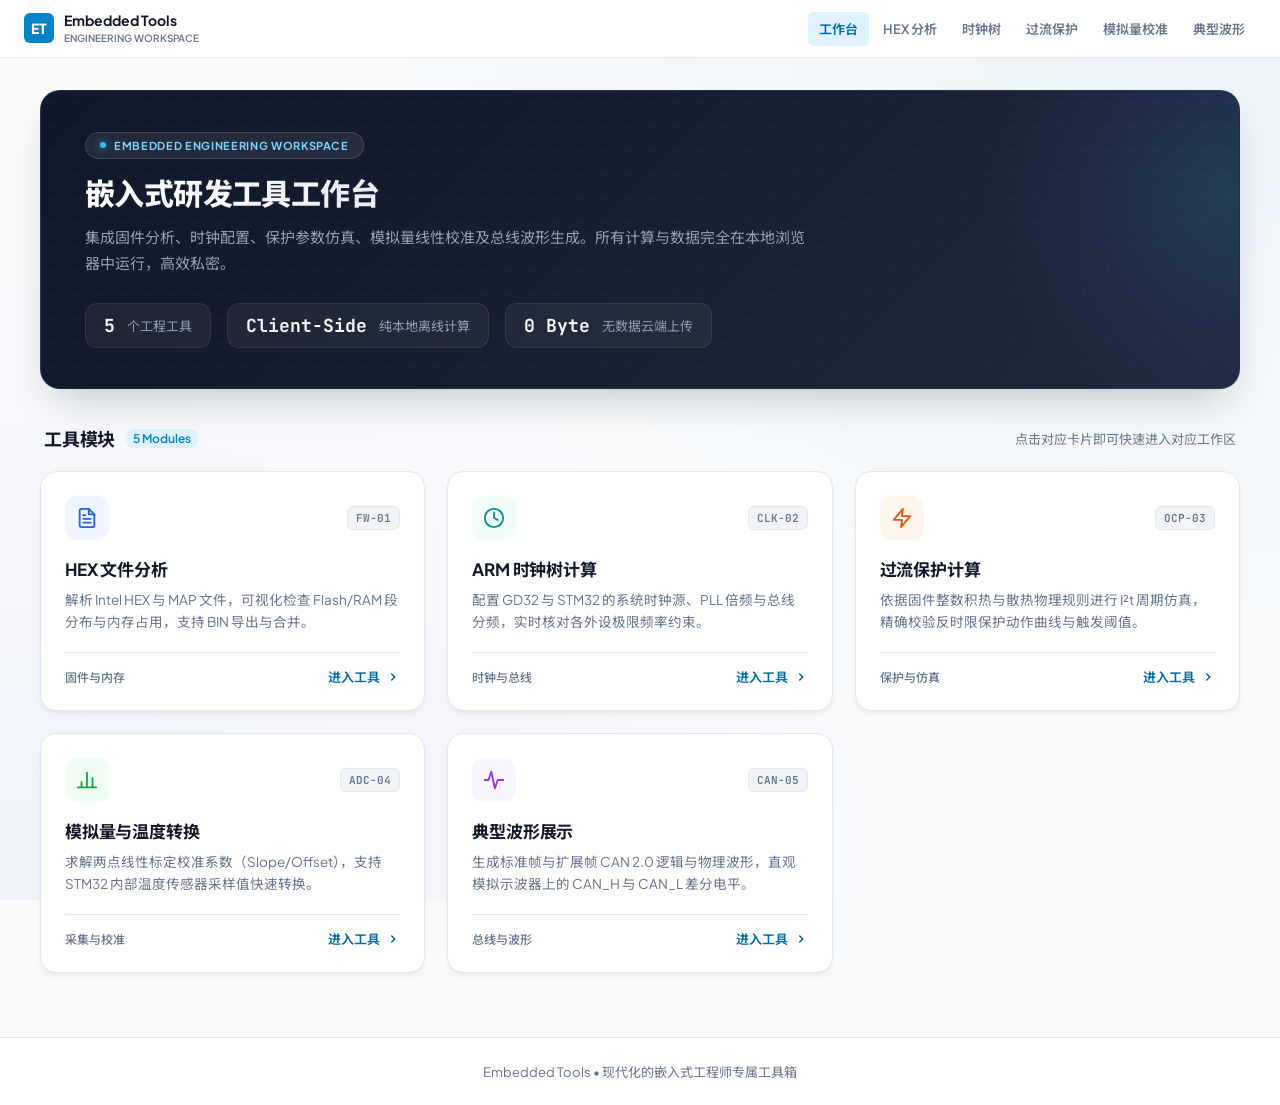
==== commit 1c69afb2: "优化界面" ====
--- a/index.html
+++ b/index.html
@@ -4,69 +4,405 @@
     <meta charset="UTF-8">
     <meta name="viewport" content="width=device-width, initial-scale=1.0">
     <title>Embedded Tools - 嵌入式开发工具平台</title>
-    <link href="https://fonts.googleapis.com/css2?family=Inter:wght@400;500;600;700;800&family=Noto+Sans+SC:wght@400;500;600;700&display=swap" rel="stylesheet">
+    <link rel="preconnect" href="https://fonts.googleapis.com">
+    <link rel="preconnect" href="https://fonts.gstatic.com" crossorigin>
+    <link href="https://fonts.googleapis.com/css2?family=Plus+Jakarta+Sans:wght@400;500;600;700;800&family=Noto+Sans+SC:wght@400;500;600;700&family=JetBrains+Mono:wght@400;500;600&display=swap" rel="stylesheet">
     <link rel="stylesheet" href="platform.css">
     <style>
         * { box-sizing: border-box; margin: 0; padding: 0; }
-        body { min-width: 320px; min-height: 100vh; }
-        .home-shell { min-height: 100vh; display: flex; flex-direction: column; }
-        .home-main { width: min(1160px, calc(100% - 40px)); margin: 0 auto; padding: 24px 0 36px; }
-
-        /* Hero */
-        .home-hero { position: relative; overflow: hidden; padding: 18px 20px 14px; border-radius: 18px; background: linear-gradient(135deg, #0e2f33 0%, #0a5f5c 100%); color: #fff; box-shadow: 0 18px 40px rgba(8, 127, 123, 0.18); }
-        .home-hero::after { content: ""; position: absolute; right: -80px; top: -80px; width: 300px; height: 300px; border-radius: 50%; background: radial-gradient(circle, rgba(255,255,255,0.14) 0%, rgba(255,255,255,0) 70%); pointer-events: none; }
-        .home-hero::before { content: ""; position: absolute; left: 30%; bottom: -120px; width: 260px; height: 260px; border-radius: 50%; background: radial-gradient(circle, rgba(255,255,255,0.08) 0%, rgba(255,255,255,0) 70%); pointer-events: none; }
-        .hero-eyebrow { display: inline-flex; align-items: center; gap: 8px; margin-bottom: 10px; padding: 4px 10px; border-radius: 999px; background: rgba(255,255,255,0.12); color: #cdeeea; font-size: 10px; font-weight: 700; letter-spacing: 0.04em; text-transform: uppercase; }
-        .hero-eyebrow .dot { width: 7px; height: 7px; border-radius: 50%; background: #4fd1c5; box-shadow: 0 0 0 3px rgba(79,209,197,0.25); }
-        .home-hero h1 { position: relative; z-index: 1; margin: 0 0 8px; max-width: 640px; font-size: 24px; line-height: 1.25; font-weight: 800; letter-spacing: -0.01em; }
-        .home-hero p { position: relative; z-index: 1; max-width: 600px; color: rgba(255,255,255,0.82); font-size: 15px; line-height: 1.75; }
-        .hero-stats { position: relative; z-index: 1; display: flex; gap: 12px; margin-top: 28px; flex-wrap: wrap; }
-        .stat-pill { display: inline-flex; align-items: center; gap: 10px; padding: 10px 16px; border-radius: 12px; background: rgba(255,255,255,0.1); border: 1px solid rgba(255,255,255,0.14); backdrop-filter: blur(4px); }
-        .stat-pill strong { font-size: 20px; font-weight: 800; }
-        .stat-pill span { color: rgba(255,255,255,0.72); font-size: 12px; }
-
-        /* Section head */
-        .section-head { display: flex; align-items: center; justify-content: space-between; gap: 16px; margin: 16px 0 10px; }
-        .section-head h2 { font-size: 18px; font-weight: 800; letter-spacing: -0.01em; }
-        .section-head span { color: var(--platform-muted); font-size: 13px; }
-
-        /* Tools grid */
-        .tools-grid { display: grid; grid-template-columns: repeat(5, minmax(0, 1fr)); gap: 16px; }
-        .tool-card { position: relative; min-height: 150px; display: flex; flex-direction: column; padding: 14px; color: inherit; text-decoration: none; background: var(--platform-surface); border: 1px solid var(--platform-border); border-radius: 14px; box-shadow: 0 1px 2px rgba(20,40,45,0.04); transition: transform .2s ease, box-shadow .2s ease, border-color .2s ease; }
-        .tool-card:hover { transform: translateY(-4px); border-color: var(--platform-border-strong); box-shadow: 0 14px 30px rgba(20,40,45,0.10); }
-        .tool-card:focus-visible { outline: 2px solid var(--platform-brand); outline-offset: 2px; }
-        .card-top { display: flex; align-items: flex-start; justify-content: space-between; gap: 16px; }
-        .icon-wrapper { width: 32px; height: 32px; display: grid; place-items: center; border-radius: 11px; color: var(--platform-brand); background: var(--platform-brand-soft); }
-        .module-code { color: var(--platform-muted); font: 600 11px/1.2 Consolas, monospace; padding-top: 3px; }
-        .tool-info { margin-top: 10px; }
-        .tool-info h2 { margin-bottom: 8px; font-size: 16px; font-weight: 700; letter-spacing: -0.01em; }
-        .tool-info p { display: -webkit-box; overflow: hidden; color: var(--platform-muted); font-size: 12.5px; line-height: 1.6; -webkit-box-orient: vertical; -webkit-line-clamp: 3; line-clamp: 3; }
-        .tool-meta { display: flex; align-items: center; justify-content: space-between; gap: 12px; margin-top: auto; padding-top: 8px; color: var(--platform-muted); font-size: 11px; }
-        .open-action { display: inline-flex; align-items: center; gap: 7px; color: var(--platform-brand-strong); font-weight: 700; }
-        .tool-card:hover .open-action svg { transform: translateX(3px); }
-        .open-action svg { transition: transform .2s ease; }
-        .card-clock .icon-wrapper { color: #315d70; background: #e7f0f3; }
-        .card-ocp .icon-wrapper { color: #9a4d18; background: #f8eee5; }
-        .card-adc .icon-wrapper { color: #6f5630; background: #f4efe4; }
-        .card-can .icon-wrapper { color: #7a3e62; background: #f4eaf0; }
-
-        @media (max-width: 1000px) {
-            .tools-grid { grid-template-columns: repeat(3, minmax(0, 1fr)); }
-        }
-        @media (max-width: 850px) {
-            .home-main { width: min(100% - 28px, 1160px); padding-top: 32px; }
-            .home-hero { padding: 24px 22px 20px; }
-            .home-hero h1 { font-size: 22px; }
-        }
-        @media (max-width: 640px) {
-            .tools-grid { grid-template-columns: repeat(2, minmax(0, 1fr)); }
-            .tool-card { min-height: 200px; }
-        }
-        @media (max-width: 520px) {
-            .home-hero h1 { font-size: 27px; }
-            .section-head span { display: none; }
-            .tools-grid { grid-template-columns: 1fr; }
-            .tool-card { min-height: 0; }
+        body {
+            min-width: 320px;
+            min-height: 100vh;
+            background-color: var(--platform-bg);
+            background-image: 
+                radial-gradient(at 100% 0%, rgba(2, 132, 199, 0.06) 0px, transparent 50%),
+                radial-gradient(at 0% 100%, rgba(99, 102, 241, 0.05) 0px, transparent 50%);
+            background-attachment: fixed;
+            color: var(--platform-text);
+            font-family: 'Plus Jakarta Sans', var(--platform-font);
+            -webkit-font-smoothing: antialiased;
+        }
+
+        .home-shell {
+            min-height: 100vh;
+            display: flex;
+            flex-direction: column;
+        }
+
+        .home-main {
+            width: min(1200px, calc(100% - 48px));
+            margin: 0 auto;
+            padding: 32px 0 64px;
+            flex: 1;
+        }
+
+        /* Hero Section */
+        .home-hero {
+            position: relative;
+            background: linear-gradient(135deg, #0f172a 0%, #1e293b 100%);
+            border-radius: 20px;
+            padding: 40px 44px;
+            color: #fff;
+            overflow: hidden;
+            border: 1px solid rgba(255, 255, 255, 0.08);
+            box-shadow: 0 20px 40px -15px rgba(15, 23, 42, 0.25);
+            margin-bottom: 36px;
+        }
+
+        .home-hero::before {
+            content: "";
+            position: absolute;
+            top: -50%;
+            right: -20%;
+            width: 500px;
+            height: 500px;
+            background: radial-gradient(circle, rgba(56, 189, 248, 0.15) 0%, rgba(99, 102, 241, 0.08) 40%, transparent 70%);
+            border-radius: 50%;
+            pointer-events: none;
+        }
+
+        .home-hero::after {
+            content: "";
+            position: absolute;
+            inset: 0;
+            background-image: radial-gradient(rgba(255, 255, 255, 0.08) 1px, transparent 1px);
+            background-size: 24px 24px;
+            opacity: 0.6;
+            pointer-events: none;
+        }
+
+        .hero-content {
+            position: relative;
+            z-index: 1;
+            max-width: 720px;
+        }
+
+        .hero-eyebrow {
+            display: inline-flex;
+            align-items: center;
+            gap: 8px;
+            padding: 6px 14px;
+            border-radius: 999px;
+            background: rgba(255, 255, 255, 0.08);
+            border: 1px solid rgba(255, 255, 255, 0.12);
+            color: #7dd3fc;
+            font-size: 11px;
+            font-weight: 700;
+            letter-spacing: 0.06em;
+            text-transform: uppercase;
+            margin-bottom: 16px;
+            backdrop-filter: blur(8px);
+        }
+
+        .hero-eyebrow .dot {
+            width: 6px;
+            height: 6px;
+            border-radius: 50%;
+            background: #38bdf8;
+            box-shadow: 0 0 10px #38bdf8;
+            animation: pulse-dot 2s infinite ease-in-out;
+        }
+
+        @keyframes pulse-dot {
+            0%, 100% { opacity: 1; transform: scale(1); }
+            50% { opacity: 0.5; transform: scale(0.85); }
+        }
+
+        .home-hero h1 {
+            font-size: 30px;
+            font-weight: 800;
+            line-height: 1.25;
+            letter-spacing: -0.02em;
+            margin-bottom: 12px;
+            background: linear-gradient(to right, #ffffff, #cbd5e1);
+            background-clip: text;
+            -webkit-text-fill-color: transparent;
+        }
+
+        .home-hero p {
+            color: #94a3b8;
+            font-size: 15px;
+            line-height: 1.7;
+            font-weight: 400;
+        }
+
+        .hero-stats {
+            position: relative;
+            z-index: 1;
+            display: flex;
+            gap: 16px;
+            margin-top: 28px;
+            flex-wrap: wrap;
+        }
+
+        .stat-pill {
+            display: inline-flex;
+            align-items: center;
+            gap: 12px;
+            padding: 10px 18px;
+            border-radius: 12px;
+            background: rgba(255, 255, 255, 0.05);
+            border: 1px solid rgba(255, 255, 255, 0.08);
+            backdrop-filter: blur(8px);
+            transition: background 0.2s ease, border-color 0.2s ease;
+        }
+
+        .stat-pill:hover {
+            background: rgba(255, 255, 255, 0.08);
+            border-color: rgba(255, 255, 255, 0.16);
+        }
+
+        .stat-pill strong {
+            font-size: 18px;
+            font-weight: 700;
+            color: #f8fafc;
+            font-family: 'JetBrains Mono', monospace;
+        }
+
+        .stat-pill span {
+            color: #94a3b8;
+            font-size: 13px;
+        }
+
+        /* Section Head */
+        .section-head {
+            display: flex;
+            align-items: center;
+            justify-content: space-between;
+            margin-bottom: 20px;
+            padding: 0 4px;
+        }
+
+        .section-head-title {
+            display: flex;
+            align-items: center;
+            gap: 10px;
+        }
+
+        .section-head h2 {
+            font-size: 18px;
+            font-weight: 700;
+            letter-spacing: -0.01em;
+            color: var(--platform-text);
+        }
+
+        .section-badge {
+            font-size: 12px;
+            font-weight: 600;
+            color: var(--platform-brand);
+            background: var(--platform-brand-soft);
+            padding: 2px 8px;
+            border-radius: 20px;
+        }
+
+        .section-head span.desc {
+            color: var(--platform-muted);
+            font-size: 13px;
+        }
+
+        /* Tools Grid */
+        .tools-grid {
+            display: grid;
+            grid-template-columns: repeat(auto-fill, minmax(340px, 1fr));
+            gap: 22px;
+        }
+
+        .tool-card {
+            position: relative;
+            display: flex;
+            flex-direction: column;
+            padding: 24px;
+            color: inherit;
+            text-decoration: none;
+            background: var(--platform-surface);
+            border: 1px solid var(--platform-border);
+            border-radius: 16px;
+            box-shadow: var(--platform-shadow);
+            transition: all 0.25s cubic-bezier(0.16, 1, 0.3, 1);
+            overflow: hidden;
+        }
+
+        .tool-card::before {
+            content: "";
+            position: absolute;
+            top: 0;
+            left: 0;
+            right: 0;
+            height: 3px;
+            background: transparent;
+            transition: background 0.25s ease;
+        }
+
+        .tool-card:hover {
+            transform: translateY(-4px);
+            border-color: var(--platform-border-strong);
+            box-shadow: var(--platform-shadow-md);
+        }
+
+        .tool-card:focus-visible {
+            outline: 2px solid var(--platform-brand);
+            outline-offset: 2px;
+        }
+
+        /* Card Top */
+        .card-top {
+            display: flex;
+            align-items: center;
+            justify-content: space-between;
+            margin-bottom: 16px;
+        }
+
+        .icon-wrapper {
+            width: 44px;
+            height: 44px;
+            display: grid;
+            place-items: center;
+            border-radius: 12px;
+            transition: transform 0.25s ease;
+        }
+
+        .tool-card:hover .icon-wrapper {
+            transform: scale(1.06);
+        }
+
+        .module-code {
+            color: var(--platform-muted);
+            font-family: 'JetBrains Mono', Consolas, monospace;
+            font-size: 11px;
+            font-weight: 600;
+            padding: 4px 8px;
+            background: var(--platform-surface-subtle);
+            border: 1px solid var(--platform-border);
+            border-radius: 6px;
+        }
+
+        /* Tool Info */
+        .tool-info h3 {
+            font-size: 17px;
+            font-weight: 700;
+            color: var(--platform-text);
+            margin-bottom: 8px;
+            letter-spacing: -0.01em;
+        }
+
+        .tool-info p {
+            color: var(--platform-muted);
+            font-size: 13.5px;
+            line-height: 1.6;
+            margin-bottom: 20px;
+            display: -webkit-box;
+            -webkit-line-clamp: 2;
+            line-clamp: 2;
+            -webkit-box-orient: vertical;
+            overflow: hidden;
+        }
+
+        /* Tool Meta & Action */
+        .tool-meta {
+            display: flex;
+            align-items: center;
+            justify-content: space-between;
+            margin-top: auto;
+            padding-top: 14px;
+            border-top: 1px solid var(--platform-border);
+            font-size: 12px;
+            color: var(--platform-muted);
+        }
+
+        .meta-tag {
+            font-weight: 500;
+        }
+
+        .open-action {
+            display: inline-flex;
+            align-items: center;
+            gap: 6px;
+            font-weight: 600;
+            font-size: 13px;
+            color: var(--platform-brand-strong);
+            transition: color 0.2s ease;
+        }
+
+        .open-action svg {
+            transition: transform 0.2s ease;
+        }
+
+        .tool-card:hover .open-action svg {
+            transform: translateX(4px);
+        }
+
+        /* Theme Variations per Tool */
+        /* 1. Hex Analysis */
+        .card-hex .icon-wrapper {
+            background: #eff6ff;
+            color: #2563eb;
+        }
+        .card-hex:hover::before { background: #2563eb; }
+        .card-hex:hover .open-action { color: #2563eb; }
+
+        /* 2. Clock Tree */
+        .card-clock .icon-wrapper {
+            background: #f0fdfa;
+            color: #0d9488;
+        }
+        .card-clock:hover::before { background: #0d9488; }
+        .card-clock:hover .open-action { color: #0d9488; }
+
+        /* 3. Overcurrent Protection */
+        .card-ocp .icon-wrapper {
+            background: #fff7ed;
+            color: #ea580c;
+        }
+        .card-ocp:hover::before { background: #ea580c; }
+        .card-ocp:hover .open-action { color: #ea580c; }
+
+        /* 4. ADC / Temp */
+        .card-adc .icon-wrapper {
+            background: #f0fdf4;
+            color: #16a34a;
+        }
+        .card-adc:hover::before { background: #16a34a; }
+        .card-adc:hover .open-action { color: #16a34a; }
+
+        /* 5. Typical Waveform */
+        .card-can .icon-wrapper {
+            background: #faf5ff;
+            color: #9333ea;
+        }
+        .card-can:hover::before { background: #9333ea; }
+        .card-can:hover .open-action { color: #9333ea; }
+
+        /* Footer */
+        .platform-footer {
+            margin-top: auto;
+            padding: 24px 0;
+            text-align: center;
+            border-top: 1px solid var(--platform-border);
+            color: var(--platform-muted);
+            font-size: 13px;
+            background: var(--platform-surface);
+        }
+
+        @media (max-width: 768px) {
+            .home-main {
+                width: calc(100% - 32px);
+                padding: 20px 0 40px;
+            }
+            .home-hero {
+                padding: 28px 24px;
+                border-radius: 16px;
+            }
+            .home-hero h1 {
+                font-size: 24px;
+            }
+            .tools-grid {
+                grid-template-columns: 1fr;
+            }
+            .section-head {
+                flex-direction: column;
+                align-items: flex-start;
+                gap: 4px;
+            }
         }
     </style>
 </head>
@@ -75,7 +411,10 @@
         <header class="platform-bar">
             <a class="platform-brand" href="index.html" aria-label="Embedded Tools 首页">
                 <span class="platform-brand-mark">ET</span>
-                <span class="platform-brand-copy"><strong>Embedded Tools</strong><span>Engineering workspace</span></span>
+                <span class="platform-brand-copy">
+                    <strong>Embedded Tools</strong>
+                    <span>Engineering Workspace</span>
+                </span>
             </a>
             <nav class="platform-nav" aria-label="平台导航">
                 <a class="active" href="index.html">工作台</a>
@@ -89,45 +428,147 @@
 
         <main class="home-main">
             <section class="home-hero" aria-label="平台概览">
-                <span class="hero-eyebrow"><span class="dot"></span>Embedded engineering platform</span>
-                <h1>嵌入式开发工具工作台</h1>
-                <p>集中管理固件分析、时钟配置、保护参数、模拟量校准与总线波形展示。所有数据均在当前浏览器中处理，适合开发调试与设计验证。</p>
+                <div class="hero-content">
+                    <div class="hero-eyebrow">
+                        <span class="dot"></span>
+                        Embedded Engineering Workspace
+                    </div>
+                    <h1>嵌入式研发工具工作台</h1>
+                    <p>集成固件分析、时钟配置、保护参数仿真、模拟量线性校准及总线波形生成。所有计算与数据完全在本地浏览器中运行，高效私密。</p>
+                </div>
                 <div class="hero-stats">
-                    <div class="stat-pill"><strong>5</strong><span>可用工具</span></div>
-                    <div class="stat-pill"><strong>本地</strong><span>数据处理</span></div>
-                    <div class="stat-pill"><strong>0</strong><span>数据上传</span></div>
+                    <div class="stat-pill">
+                        <strong>5</strong>
+                        <span>个工程工具</span>
+                    </div>
+                    <div class="stat-pill">
+                        <strong>Client-Side</strong>
+                        <span>纯本地离线计算</span>
+                    </div>
+                    <div class="stat-pill">
+                        <strong>0 Byte</strong>
+                        <span>无数据云端上传</span>
+                    </div>
                 </div>
             </section>
 
-            <div class="section-head"><h2>工具模块</h2><span>选择模块进入对应工作区</span></div>
+            <div class="section-head">
+                <div class="section-head-title">
+                    <h2>工具模块</h2>
+                    <span class="section-badge">5 Modules</span>
+                </div>
+                <span class="desc">点击对应卡片即可快速进入对应工作区</span>
+            </div>
+
             <section class="tools-grid" aria-label="工具模块">
                 <a href="hex文件分析工具/index.html" class="tool-card card-hex">
-                    <div class="card-top"><div class="icon-wrapper"><svg width="22" height="22" viewBox="0 0 24 24" fill="none" stroke="currentColor" stroke-width="2" stroke-linecap="round" stroke-linejoin="round" aria-hidden="true"><path d="M14 2H6a2 2 0 0 0-2 2v16a2 2 0 0 0 2 2h12a2 2 0 0 0 2-2V8z"/><path d="M14 2v6h6"/><path d="M9 15h6"/></svg></div><span class="module-code">FW-01</span></div>
-                    <div class="tool-info"><h2>HEX 文件分析</h2><p>解析 Intel HEX 与 MAP 文件，检查地址区间、段分布和内存占用，并支持 BIN 导出。</p></div>
-                    <div class="tool-meta"><span>固件与内存</span><span class="open-action">打开工具 <svg width="15" height="15" viewBox="0 0 24 24" fill="none" stroke="currentColor" stroke-width="2"><path d="m9 18 6-6-6-6"/></svg></span></div>
+                    <div class="card-top">
+                        <div class="icon-wrapper">
+                            <svg width="22" height="22" viewBox="0 0 24 24" fill="none" stroke="currentColor" stroke-width="2" stroke-linecap="round" stroke-linejoin="round">
+                                <path d="M14 2H6a2 2 0 0 0-2 2v16a2 2 0 0 0 2 2h12a2 2 0 0 0 2-2V8z"/>
+                                <path d="M14 2v6h6"/>
+                                <path d="M16 13H8"/>
+                                <path d="M16 17H8"/>
+                                <path d="M10 9H8"/>
+                            </svg>
+                        </div>
+                        <span class="module-code">FW-01</span>
+                    </div>
+                    <div class="tool-info">
+                        <h3>HEX 文件分析</h3>
+                        <p>解析 Intel HEX 与 MAP 文件，可视化检查 Flash/RAM 段分布与内存占用，支持 BIN 导出与合并。</p>
+                    </div>
+                    <div class="tool-meta">
+                        <span class="meta-tag">固件与内存</span>
+                        <span class="open-action">进入工具 <svg width="14" height="14" viewBox="0 0 24 24" fill="none" stroke="currentColor" stroke-width="2.5"><path d="m9 18 6-6-6-6"/></svg></span>
+                    </div>
                 </a>
+
                 <a href="Arm时钟树/index.html" class="tool-card card-clock">
-                    <div class="card-top"><div class="icon-wrapper"><svg width="22" height="22" viewBox="0 0 24 24" fill="none" stroke="currentColor" stroke-width="2" stroke-linecap="round" stroke-linejoin="round" aria-hidden="true"><circle cx="12" cy="12" r="9"/><path d="M12 7v5l3 2"/></svg></div><span class="module-code">CLK-02</span></div>
-                    <div class="tool-info"><h2>ARM 时钟树计算</h2><p>配置 GD32 与 STM32 的时钟源、PLL 和总线分频，实时核对主频及外设时钟限制。</p></div>
-                    <div class="tool-meta"><span>时钟与总线</span><span class="open-action">打开工具 <svg width="15" height="15" viewBox="0 0 24 24" fill="none" stroke="currentColor" stroke-width="2"><path d="m9 18 6-6-6-6"/></svg></span></div>
+                    <div class="card-top">
+                        <div class="icon-wrapper">
+                            <svg width="22" height="22" viewBox="0 0 24 24" fill="none" stroke="currentColor" stroke-width="2" stroke-linecap="round" stroke-linejoin="round">
+                                <circle cx="12" cy="12" r="10"/>
+                                <polyline points="12 6 12 12 16 14"/>
+                            </svg>
+                        </div>
+                        <span class="module-code">CLK-02</span>
+                    </div>
+                    <div class="tool-info">
+                        <h3>ARM 时钟树计算</h3>
+                        <p>配置 GD32 与 STM32 的系统时钟源、PLL 倍频与总线分频，实时核对各外设极限频率约束。</p>
+                    </div>
+                    <div class="tool-meta">
+                        <span class="meta-tag">时钟与总线</span>
+                        <span class="open-action">进入工具 <svg width="14" height="14" viewBox="0 0 24 24" fill="none" stroke="currentColor" stroke-width="2.5"><path d="m9 18 6-6-6-6"/></svg></span>
+                    </div>
                 </a>
+
                 <a href="过流保护计算/index.html" class="tool-card card-ocp">
-                    <div class="card-top"><div class="icon-wrapper"><svg width="22" height="22" viewBox="0 0 24 24" fill="none" stroke="currentColor" stroke-width="2" stroke-linecap="round" stroke-linejoin="round" aria-hidden="true"><path d="M22 12h-4l-3 8L9 4l-3 8H2"/></svg></div><span class="module-code">OCP-03</span></div>
-                    <div class="tool-info"><h2>过流保护计算</h2><p>依据固件整数积热与散热规则进行 I2t 周期仿真，快速核算保护动作时间。</p></div>
-                    <div class="tool-meta"><span>保护与仿真</span><span class="open-action">打开工具 <svg width="15" height="15" viewBox="0 0 24 24" fill="none" stroke="currentColor" stroke-width="2"><path d="m9 18 6-6-6-6"/></svg></span></div>
+                    <div class="card-top">
+                        <div class="icon-wrapper">
+                            <svg width="22" height="22" viewBox="0 0 24 24" fill="none" stroke="currentColor" stroke-width="2" stroke-linecap="round" stroke-linejoin="round">
+                                <path d="M13 2L3 14h9l-1 8 10-12h-9l1-8z"/>
+                            </svg>
+                        </div>
+                        <span class="module-code">OCP-03</span>
+                    </div>
+                    <div class="tool-info">
+                        <h3>过流保护计算</h3>
+                        <p>依据固件整数积热与散热物理规则进行 I²t 周期仿真，精确校验反时限保护动作曲线与触发阈值。</p>
+                    </div>
+                    <div class="tool-meta">
+                        <span class="meta-tag">保护与仿真</span>
+                        <span class="open-action">进入工具 <svg width="14" height="14" viewBox="0 0 24 24" fill="none" stroke="currentColor" stroke-width="2.5"><path d="m9 18 6-6-6-6"/></svg></span>
+                    </div>
                 </a>
+
                 <a href="模拟量校准计算/index.html" class="tool-card card-adc">
-                    <div class="card-top"><div class="icon-wrapper"><svg width="22" height="22" viewBox="0 0 24 24" fill="none" stroke="currentColor" stroke-width="2" stroke-linecap="round" stroke-linejoin="round" aria-hidden="true"><path d="M4 19V5"/><path d="M4 19h16"/><path d="m7 15 4-5 3 2 4-6"/><circle cx="7" cy="15" r="1"/><circle cx="18" cy="6" r="1"/></svg></div><span class="module-code">ADC-04</span></div>
-                    <div class="tool-info"><h2>模拟量与温度转换</h2><p>计算两点线性校准系数，并支持 STM32F103 内部温度传感器 AD 值转换。</p></div>
-                    <div class="tool-meta"><span>采集与校准</span><span class="open-action">打开工具 <svg width="15" height="15" viewBox="0 0 24 24" fill="none" stroke="currentColor" stroke-width="2"><path d="m9 18 6-6-6-6"/></svg></span></div>
+                    <div class="card-top">
+                        <div class="icon-wrapper">
+                            <svg width="22" height="22" viewBox="0 0 24 24" fill="none" stroke="currentColor" stroke-width="2" stroke-linecap="round" stroke-linejoin="round">
+                                <line x1="18" y1="20" x2="18" y2="10"/>
+                                <line x1="12" y1="20" x2="12" y2="4"/>
+                                <line x1="6" y1="20" x2="6" y2="14"/>
+                                <line x1="2" y1="20" x2="22" y2="20"/>
+                            </svg>
+                        </div>
+                        <span class="module-code">ADC-04</span>
+                    </div>
+                    <div class="tool-info">
+                        <h3>模拟量与温度转换</h3>
+                        <p>求解两点线性标定校准系数（Slope/Offset），支持 STM32 内部温度传感器采样值快速转换。</p>
+                    </div>
+                    <div class="tool-meta">
+                        <span class="meta-tag">采集与校准</span>
+                        <span class="open-action">进入工具 <svg width="14" height="14" viewBox="0 0 24 24" fill="none" stroke="currentColor" stroke-width="2.5"><path d="m9 18 6-6-6-6"/></svg></span>
+                    </div>
                 </a>
+
                 <a href="典型波形展示/index.html" class="tool-card card-can">
-                    <div class="card-top"><div class="icon-wrapper"><svg width="22" height="22" viewBox="0 0 24 24" fill="none" stroke="currentColor" stroke-width="2" stroke-linecap="round" stroke-linejoin="round" aria-hidden="true"><path d="M3 12h3l2-6 4 12 3-9 2 3h4"/></svg></div><span class="module-code">CAN-05</span></div>
-                    <div class="tool-info"><h2>典型波形展示</h2><p>生成标准帧或扩展帧 CAN 2.0 波形，查看示波器上的 CAN_H、CAN_L 电平。</p></div>
-                    <div class="tool-meta"><span>总线与波形</span><span class="open-action">打开工具 <svg width="15" height="15" viewBox="0 0 24 24" fill="none" stroke="currentColor" stroke-width="2"><path d="m9 18 6-6-6-6"/></svg></span></div>
+                    <div class="card-top">
+                        <div class="icon-wrapper">
+                            <svg width="22" height="22" viewBox="0 0 24 24" fill="none" stroke="currentColor" stroke-width="2" stroke-linecap="round" stroke-linejoin="round">
+                                <path d="M2 12h4l3-9 4 18 3-9h6"/>
+                            </svg>
+                        </div>
+                        <span class="module-code">CAN-05</span>
+                    </div>
+                    <div class="tool-info">
+                        <h3>典型波形展示</h3>
+                        <p>生成标准帧与扩展帧 CAN 2.0 逻辑与物理波形，直观模拟示波器上的 CAN_H 与 CAN_L 差分电平。</p>
+                    </div>
+                    <div class="tool-meta">
+                        <span class="meta-tag">总线与波形</span>
+                        <span class="open-action">进入工具 <svg width="14" height="14" viewBox="0 0 24 24" fill="none" stroke="currentColor" stroke-width="2.5"><path d="m9 18 6-6-6-6"/></svg></span>
+                    </div>
                 </a>
             </section>
         </main>
+
+        <footer class="platform-footer">
+            Embedded Tools &bull; 现代化的嵌入式工程师专属工具箱
+        </footer>
     </div>
 </body>
 </html>
--- a/platform.css
+++ b/platform.css
@@ -1,21 +1,23 @@
 :root {
-    --platform-bg: #f3f6f7;
+    --platform-bg: #f8fafc;
     --platform-surface: #ffffff;
-    --platform-surface-subtle: #f8faf9;
-    --platform-border: #d9e2e3;
-    --platform-border-strong: #bdccce;
-    --platform-text: #14282d;
-    --platform-muted: #607579;
-    --platform-brand: #087f7b;
-    --platform-brand-strong: #066a67;
-    --platform-brand-soft: #e4f3f1;
-    --platform-navy: #18343a;
-    --platform-success: #287a50;
-    --platform-warning: #a85d08;
-    --platform-danger: #b83a35;
-    --platform-shadow: 0 1px 2px rgba(20, 40, 45, 0.05), 0 8px 24px rgba(20, 40, 45, 0.05);
-    --platform-radius: 7px;
-    --platform-font: Inter, "Noto Sans SC", "Microsoft YaHei", "Segoe UI", sans-serif;
+    --platform-surface-subtle: #f1f5f9;
+    --platform-border: #e2e8f0;
+    --platform-border-strong: #cbd5e1;
+    --platform-text: #0f172a;
+    --platform-muted: #64748b;
+    --platform-brand: #0284c7;
+    --platform-brand-strong: #0369a1;
+    --platform-brand-soft: #e0f2fe;
+    --platform-navy: #0f172a;
+    --platform-success: #10b981;
+    --platform-warning: #f59e0b;
+    --platform-danger: #ef4444;
+    --platform-shadow-sm: 0 1px 2px 0 rgba(0, 0, 0, 0.05);
+    --platform-shadow: 0 4px 6px -1px rgba(0, 0, 0, 0.05), 0 2px 4px -2px rgba(0, 0, 0, 0.05);
+    --platform-shadow-md: 0 10px 15px -3px rgba(0, 0, 0, 0.07), 0 4px 6px -4px rgba(0, 0, 0, 0.05);
+    --platform-radius: 10px;
+    --platform-font: -apple-system, BlinkMacSystemFont, "Segoe UI", Roboto, "Helvetica Neue", Arial, "Noto Sans SC", "Microsoft YaHei", sans-serif;
 }
 
 * { letter-spacing: 0; }
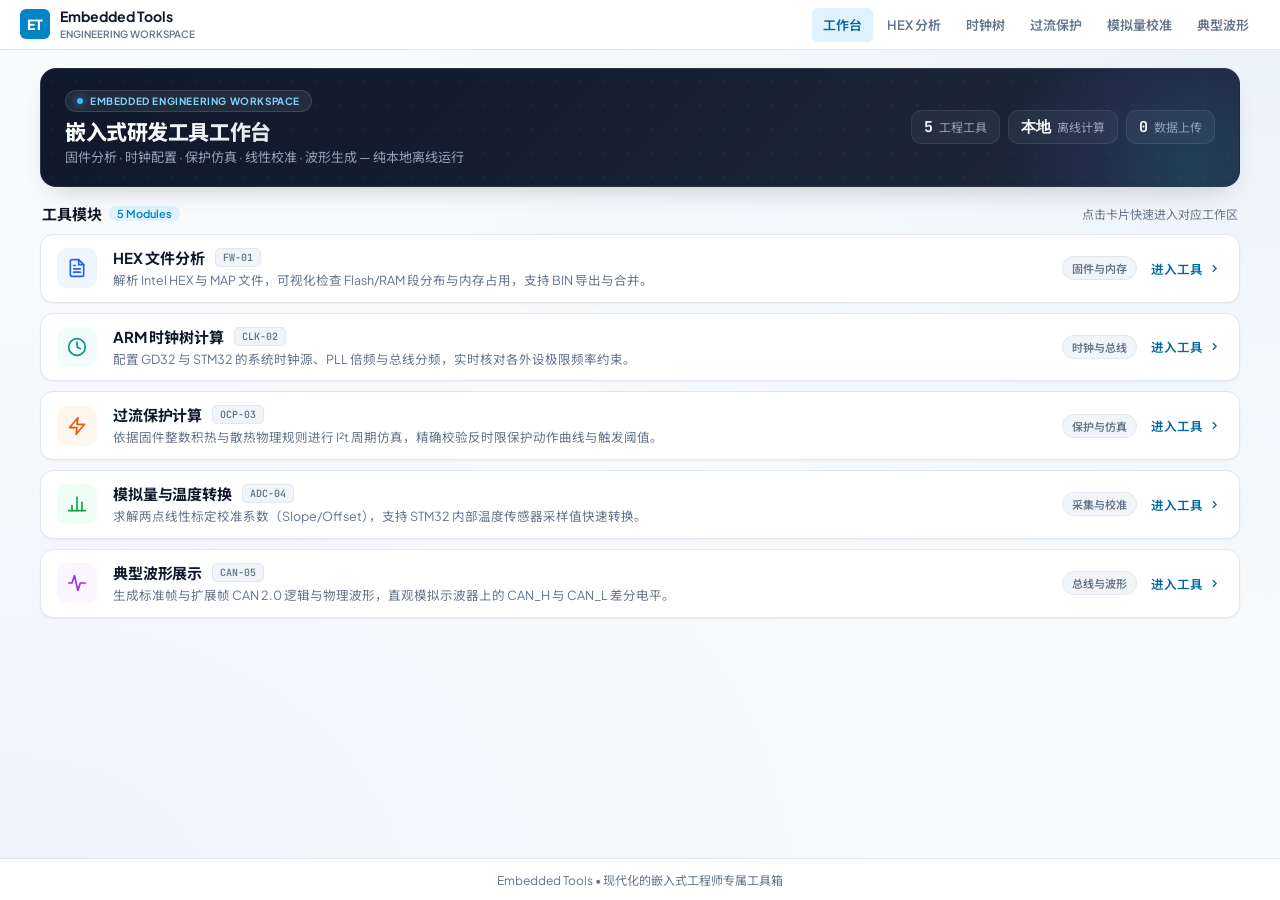
==== commit 2e7185bd: "更新模拟量校准和过流保护计算页面，重构样式，优化结构，修复部分文本描述，增强用户交互体验。" ====
--- a/index.html
+++ b/index.html
@@ -14,7 +14,7 @@
             min-width: 320px;
             min-height: 100vh;
             background-color: var(--platform-bg);
-            background-image: 
+            background-image:
                 radial-gradient(at 100% 0%, rgba(2, 132, 199, 0.06) 0px, transparent 50%),
                 radial-gradient(at 0% 100%, rgba(99, 102, 241, 0.05) 0px, transparent 50%);
             background-attachment: fixed;
@@ -30,33 +30,37 @@
         }
 
         .home-main {
-            width: min(1200px, calc(100% - 48px));
+            width: min(1200px, calc(100% - 40px));
             margin: 0 auto;
-            padding: 32px 0 64px;
+            padding: 18px 0 22px;
             flex: 1;
         }
 
         /* Hero Section */
         .home-hero {
             position: relative;
+            display: flex;
+            align-items: center;
+            justify-content: space-between;
+            gap: 24px;
             background: linear-gradient(135deg, #0f172a 0%, #1e293b 100%);
-            border-radius: 20px;
-            padding: 40px 44px;
+            border-radius: 16px;
+            padding: 18px 24px;
             color: #fff;
             overflow: hidden;
             border: 1px solid rgba(255, 255, 255, 0.08);
-            box-shadow: 0 20px 40px -15px rgba(15, 23, 42, 0.25);
-            margin-bottom: 36px;
+            box-shadow: 0 12px 28px -14px rgba(15, 23, 42, 0.28);
+            margin-bottom: 16px;
         }
 
         .home-hero::before {
             content: "";
             position: absolute;
-            top: -50%;
-            right: -20%;
-            width: 500px;
-            height: 500px;
-            background: radial-gradient(circle, rgba(56, 189, 248, 0.15) 0%, rgba(99, 102, 241, 0.08) 40%, transparent 70%);
+            top: -80%;
+            right: -12%;
+            width: 380px;
+            height: 380px;
+            background: radial-gradient(circle, rgba(56, 189, 248, 0.16) 0%, rgba(99, 102, 241, 0.08) 40%, transparent 70%);
             border-radius: 50%;
             pointer-events: none;
         }
@@ -67,30 +71,30 @@
             inset: 0;
             background-image: radial-gradient(rgba(255, 255, 255, 0.08) 1px, transparent 1px);
             background-size: 24px 24px;
-            opacity: 0.6;
+            opacity: 0.5;
             pointer-events: none;
         }
 
         .hero-content {
             position: relative;
             z-index: 1;
-            max-width: 720px;
+            min-width: 0;
         }
 
         .hero-eyebrow {
             display: inline-flex;
             align-items: center;
-            gap: 8px;
-            padding: 6px 14px;
+            gap: 7px;
+            padding: 4px 11px;
             border-radius: 999px;
             background: rgba(255, 255, 255, 0.08);
             border: 1px solid rgba(255, 255, 255, 0.12);
             color: #7dd3fc;
-            font-size: 11px;
+            font-size: 10px;
             font-weight: 700;
             letter-spacing: 0.06em;
             text-transform: uppercase;
-            margin-bottom: 16px;
+            margin-bottom: 6px;
             backdrop-filter: blur(8px);
         }
 
@@ -109,11 +113,11 @@
         }
 
         .home-hero h1 {
-            font-size: 30px;
+            font-size: 21px;
             font-weight: 800;
-            line-height: 1.25;
+            line-height: 1.3;
             letter-spacing: -0.02em;
-            margin-bottom: 12px;
+            margin-bottom: 3px;
             background: linear-gradient(to right, #ffffff, #cbd5e1);
             background-clip: text;
             -webkit-text-fill-color: transparent;
@@ -121,26 +125,31 @@
 
         .home-hero p {
             color: #94a3b8;
-            font-size: 15px;
-            line-height: 1.7;
+            font-size: 13px;
+            line-height: 1.5;
             font-weight: 400;
+            white-space: nowrap;
+            overflow: hidden;
+            text-overflow: ellipsis;
         }
 
         .hero-stats {
             position: relative;
             z-index: 1;
             display: flex;
-            gap: 16px;
-            margin-top: 28px;
+            align-items: center;
+            gap: 8px;
             flex-wrap: wrap;
+            justify-content: flex-end;
+            flex: none;
         }
 
         .stat-pill {
             display: inline-flex;
-            align-items: center;
-            gap: 12px;
-            padding: 10px 18px;
-            border-radius: 12px;
+            align-items: baseline;
+            gap: 6px;
+            padding: 6px 12px;
+            border-radius: 10px;
             background: rgba(255, 255, 255, 0.05);
             border: 1px solid rgba(255, 255, 255, 0.08);
             backdrop-filter: blur(8px);
@@ -153,7 +162,7 @@
         }
 
         .stat-pill strong {
-            font-size: 18px;
+            font-size: 15px;
             font-weight: 700;
             color: #f8fafc;
             font-family: 'JetBrains Mono', monospace;
@@ -161,7 +170,7 @@
 
         .stat-pill span {
             color: #94a3b8;
-            font-size: 13px;
+            font-size: 12px;
         }
 
         /* Section Head */
@@ -169,74 +178,76 @@
             display: flex;
             align-items: center;
             justify-content: space-between;
-            margin-bottom: 20px;
-            padding: 0 4px;
+            margin-bottom: 10px;
+            padding: 0 2px;
         }
 
         .section-head-title {
             display: flex;
             align-items: center;
-            gap: 10px;
+            gap: 8px;
         }
 
         .section-head h2 {
-            font-size: 18px;
+            font-size: 15px;
             font-weight: 700;
             letter-spacing: -0.01em;
             color: var(--platform-text);
         }
 
         .section-badge {
-            font-size: 12px;
+            font-size: 11px;
             font-weight: 600;
             color: var(--platform-brand);
             background: var(--platform-brand-soft);
-            padding: 2px 8px;
+            padding: 1px 8px;
             border-radius: 20px;
         }
 
         .section-head span.desc {
             color: var(--platform-muted);
-            font-size: 13px;
-        }
-
-        /* Tools Grid */
+            font-size: 12px;
+        }
+
+        /* Tools List */
         .tools-grid {
-            display: grid;
-            grid-template-columns: repeat(auto-fill, minmax(340px, 1fr));
-            gap: 22px;
+            display: flex;
+            flex-direction: column;
+            gap: 10px;
         }
 
         .tool-card {
             position: relative;
             display: flex;
-            flex-direction: column;
-            padding: 24px;
+            align-items: center;
+            gap: 16px;
+            padding: 12px 18px 12px 16px;
             color: inherit;
             text-decoration: none;
             background: var(--platform-surface);
             border: 1px solid var(--platform-border);
-            border-radius: 16px;
-            box-shadow: var(--platform-shadow);
-            transition: all 0.25s cubic-bezier(0.16, 1, 0.3, 1);
-            overflow: hidden;
+            border-radius: 13px;
+            box-shadow: var(--platform-shadow-sm);
+            transition: border-color 0.2s ease, box-shadow 0.2s ease, background 0.2s ease, transform 0.2s ease;
         }
 
         .tool-card::before {
             content: "";
             position: absolute;
+            left: 0;
             top: 0;
-            left: 0;
-            right: 0;
-            height: 3px;
+            bottom: 0;
+            width: 3px;
+            border-radius: 13px 0 0 13px;
             background: transparent;
-            transition: background 0.25s ease;
+            transition: background 0.2s ease;
         }
 
         .tool-card:hover {
-            transform: translateY(-4px);
+            transform: translateY(-1px);
             border-color: var(--platform-border-strong);
-            box-shadow: var(--platform-shadow-md);
+            background: #fbfdff;
+            box-shadow: var(--platform-shadow);
         }
 
         .tool-card:focus-visible {
@@ -244,81 +255,88 @@
             outline-offset: 2px;
         }
 
-        /* Card Top */
-        .card-top {
-            display: flex;
-            align-items: center;
-            justify-content: space-between;
-            margin-bottom: 16px;
-        }
-
         .icon-wrapper {
-            width: 44px;
-            height: 44px;
+            flex: none;
+            width: 40px;
+            height: 40px;
             display: grid;
             place-items: center;
-            border-radius: 12px;
-            transition: transform 0.25s ease;
+            border-radius: 10px;
+            transition: transform 0.2s ease;
         }
 
         .tool-card:hover .icon-wrapper {
-            transform: scale(1.06);
+            transform: scale(1.05);
+        }
+
+        .tool-info {
+            flex: 1;
+            min-width: 0;
+        }
+
+        .tool-title-row {
+            display: flex;
+            align-items: center;
+            gap: 10px;
+            min-width: 0;
+        }
+
+        .tool-info h3 {
+            font-size: 15px;
+            font-weight: 700;
+            letter-spacing: -0.01em;
+            white-space: nowrap;
+            overflow: hidden;
+            text-overflow: ellipsis;
         }
 
         .module-code {
+            flex: none;
             color: var(--platform-muted);
             font-family: 'JetBrains Mono', Consolas, monospace;
+            font-size: 10px;
+            font-weight: 600;
+            padding: 2px 7px;
+            background: var(--platform-surface-subtle);
+            border: 1px solid var(--platform-border);
+            border-radius: 5px;
+        }
+
+        .tool-info p {
+            margin-top: 3px;
+            color: var(--platform-muted);
+            font-size: 12.5px;
+            line-height: 1.5;
+            white-space: nowrap;
+            overflow: hidden;
+            text-overflow: ellipsis;
+        }
+
+        .tool-meta {
+            flex: none;
+            display: flex;
+            align-items: center;
+            gap: 14px;
+            font-size: 12px;
+            color: var(--platform-muted);
+        }
+
+        .meta-tag {
+            padding: 3px 9px;
+            border-radius: 999px;
             font-size: 11px;
             font-weight: 600;
-            padding: 4px 8px;
+            color: var(--platform-muted);
             background: var(--platform-surface-subtle);
             border: 1px solid var(--platform-border);
-            border-radius: 6px;
-        }
-
-        /* Tool Info */
-        .tool-info h3 {
-            font-size: 17px;
-            font-weight: 700;
-            color: var(--platform-text);
-            margin-bottom: 8px;
-            letter-spacing: -0.01em;
-        }
-
-        .tool-info p {
-            color: var(--platform-muted);
-            font-size: 13.5px;
-            line-height: 1.6;
-            margin-bottom: 20px;
-            display: -webkit-box;
-            -webkit-line-clamp: 2;
-            line-clamp: 2;
-            -webkit-box-orient: vertical;
-            overflow: hidden;
-        }
-
-        /* Tool Meta & Action */
-        .tool-meta {
-            display: flex;
-            align-items: center;
-            justify-content: space-between;
-            margin-top: auto;
-            padding-top: 14px;
-            border-top: 1px solid var(--platform-border);
-            font-size: 12px;
-            color: var(--platform-muted);
-        }
-
-        .meta-tag {
-            font-weight: 500;
         }
 
         .open-action {
             display: inline-flex;
             align-items: center;
-            gap: 6px;
+            gap: 5px;
             font-weight: 600;
-            font-size: 13px;
+            font-size: 12.5px;
             color: var(--platform-brand-strong);
             transition: color 0.2s ease;
         }
@@ -328,80 +346,78 @@
         }
 
         .tool-card:hover .open-action svg {
-            transform: translateX(4px);
+            transform: translateX(3px);
         }
 
         /* Theme Variations per Tool */
         /* 1. Hex Analysis */
-        .card-hex .icon-wrapper {
-            background: #eff6ff;
-            color: #2563eb;
-        }
+        .card-hex .icon-wrapper { background: #eff6ff; color: #2563eb; }
         .card-hex:hover::before { background: #2563eb; }
         .card-hex:hover .open-action { color: #2563eb; }
 
         /* 2. Clock Tree */
-        .card-clock .icon-wrapper {
-            background: #f0fdfa;
-            color: #0d9488;
-        }
+        .card-clock .icon-wrapper { background: #f0fdfa; color: #0d9488; }
         .card-clock:hover::before { background: #0d9488; }
         .card-clock:hover .open-action { color: #0d9488; }
 
         /* 3. Overcurrent Protection */
-        .card-ocp .icon-wrapper {
-            background: #fff7ed;
-            color: #ea580c;
-        }
+        .card-ocp .icon-wrapper { background: #fff7ed; color: #ea580c; }
         .card-ocp:hover::before { background: #ea580c; }
         .card-ocp:hover .open-action { color: #ea580c; }
 
         /* 4. ADC / Temp */
-        .card-adc .icon-wrapper {
-            background: #f0fdf4;
-            color: #16a34a;
-        }
+        .card-adc .icon-wrapper { background: #f0fdf4; color: #16a34a; }
         .card-adc:hover::before { background: #16a34a; }
         .card-adc:hover .open-action { color: #16a34a; }
 
         /* 5. Typical Waveform */
-        .card-can .icon-wrapper {
-            background: #faf5ff;
-            color: #9333ea;
-        }
+        .card-can .icon-wrapper { background: #faf5ff; color: #9333ea; }
         .card-can:hover::before { background: #9333ea; }
         .card-can:hover .open-action { color: #9333ea; }
 
         /* Footer */
         .platform-footer {
             margin-top: auto;
-            padding: 24px 0;
+            padding: 12px 0;
             text-align: center;
             border-top: 1px solid var(--platform-border);
             color: var(--platform-muted);
-            font-size: 13px;
+            font-size: 12px;
             background: var(--platform-surface);
         }
 
         @media (max-width: 768px) {
             .home-main {
-                width: calc(100% - 32px);
-                padding: 20px 0 40px;
+                width: calc(100% - 28px);
+                padding: 14px 0 24px;
             }
             .home-hero {
-                padding: 28px 24px;
-                border-radius: 16px;
+                flex-direction: column;
+                align-items: flex-start;
+                gap: 12px;
+                padding: 18px;
+                border-radius: 14px;
             }
             .home-hero h1 {
-                font-size: 24px;
+                font-size: 19px;
+            }
+            .hero-stats {
+                justify-content: flex-start;
             }
             .tools-grid {
-                grid-template-columns: 1fr;
+                gap: 8px;
+            }
+            .tool-card {
+                gap: 12px;
+                padding: 11px 14px 11px 12px;
+            }
+            .meta-tag {
+                display: none;
             }
             .section-head {
                 flex-direction: column;
                 align-items: flex-start;
-                gap: 4px;
+                gap: 2px;
             }
         }
     </style>
@@ -434,20 +450,20 @@
                         Embedded Engineering Workspace
                     </div>
                     <h1>嵌入式研发工具工作台</h1>
-                    <p>集成固件分析、时钟配置、保护参数仿真、模拟量线性校准及总线波形生成。所有计算与数据完全在本地浏览器中运行，高效私密。</p>
+                    <p>固件分析 · 时钟配置 · 保护仿真 · 线性校准 · 波形生成 — 纯本地离线运行</p>
                 </div>
                 <div class="hero-stats">
                     <div class="stat-pill">
                         <strong>5</strong>
-                        <span>个工程工具</span>
+                        <span>工程工具</span>
                     </div>
                     <div class="stat-pill">
-                        <strong>Client-Side</strong>
-                        <span>纯本地离线计算</span>
+                        <strong>本地</strong>
+                        <span>离线计算</span>
                     </div>
                     <div class="stat-pill">
-                        <strong>0 Byte</strong>
-                        <span>无数据云端上传</span>
+                        <strong>0</strong>
+                        <span>数据上传</span>
                     </div>
                 </div>
             </section>
@@ -457,110 +473,110 @@
                     <h2>工具模块</h2>
                     <span class="section-badge">5 Modules</span>
                 </div>
-                <span class="desc">点击对应卡片即可快速进入对应工作区</span>
+                <span class="desc">点击卡片快速进入对应工作区</span>
             </div>
 
             <section class="tools-grid" aria-label="工具模块">
                 <a href="hex文件分析工具/index.html" class="tool-card card-hex">
-                    <div class="card-top">
-                        <div class="icon-wrapper">
-                            <svg width="22" height="22" viewBox="0 0 24 24" fill="none" stroke="currentColor" stroke-width="2" stroke-linecap="round" stroke-linejoin="round">
-                                <path d="M14 2H6a2 2 0 0 0-2 2v16a2 2 0 0 0 2 2h12a2 2 0 0 0 2-2V8z"/>
-                                <path d="M14 2v6h6"/>
-                                <path d="M16 13H8"/>
-                                <path d="M16 17H8"/>
-                                <path d="M10 9H8"/>
-                            </svg>
+                    <div class="icon-wrapper">
+                        <svg width="20" height="20" viewBox="0 0 24 24" fill="none" stroke="currentColor" stroke-width="2" stroke-linecap="round" stroke-linejoin="round">
+                            <path d="M14 2H6a2 2 0 0 0-2 2v16a2 2 0 0 0 2 2h12a2 2 0 0 0 2-2V8z"/>
+                            <path d="M14 2v6h6"/>
+                            <path d="M16 13H8"/>
+                            <path d="M16 17H8"/>
+                            <path d="M10 9H8"/>
+                        </svg>
+                    </div>
+                    <div class="tool-info">
+                        <div class="tool-title-row">
+                            <h3>HEX 文件分析</h3>
+                            <span class="module-code">FW-01</span>
                         </div>
-                        <span class="module-code">FW-01</span>
-                    </div>
-                    <div class="tool-info">
-                        <h3>HEX 文件分析</h3>
                         <p>解析 Intel HEX 与 MAP 文件，可视化检查 Flash/RAM 段分布与内存占用，支持 BIN 导出与合并。</p>
                     </div>
                     <div class="tool-meta">
                         <span class="meta-tag">固件与内存</span>
-                        <span class="open-action">进入工具 <svg width="14" height="14" viewBox="0 0 24 24" fill="none" stroke="currentColor" stroke-width="2.5"><path d="m9 18 6-6-6-6"/></svg></span>
+                        <span class="open-action">进入工具 <svg width="13" height="13" viewBox="0 0 24 24" fill="none" stroke="currentColor" stroke-width="2.5"><path d="m9 18 6-6-6-6"/></svg></span>
                     </div>
                 </a>
 
                 <a href="Arm时钟树/index.html" class="tool-card card-clock">
-                    <div class="card-top">
-                        <div class="icon-wrapper">
-                            <svg width="22" height="22" viewBox="0 0 24 24" fill="none" stroke="currentColor" stroke-width="2" stroke-linecap="round" stroke-linejoin="round">
-                                <circle cx="12" cy="12" r="10"/>
-                                <polyline points="12 6 12 12 16 14"/>
-                            </svg>
+                    <div class="icon-wrapper">
+                        <svg width="20" height="20" viewBox="0 0 24 24" fill="none" stroke="currentColor" stroke-width="2" stroke-linecap="round" stroke-linejoin="round">
+                            <circle cx="12" cy="12" r="10"/>
+                            <polyline points="12 6 12 12 16 14"/>
+                        </svg>
+                    </div>
+                    <div class="tool-info">
+                        <div class="tool-title-row">
+                            <h3>ARM 时钟树计算</h3>
+                            <span class="module-code">CLK-02</span>
                         </div>
-                        <span class="module-code">CLK-02</span>
-                    </div>
-                    <div class="tool-info">
-                        <h3>ARM 时钟树计算</h3>
                         <p>配置 GD32 与 STM32 的系统时钟源、PLL 倍频与总线分频，实时核对各外设极限频率约束。</p>
                     </div>
                     <div class="tool-meta">
                         <span class="meta-tag">时钟与总线</span>
-                        <span class="open-action">进入工具 <svg width="14" height="14" viewBox="0 0 24 24" fill="none" stroke="currentColor" stroke-width="2.5"><path d="m9 18 6-6-6-6"/></svg></span>
+                        <span class="open-action">进入工具 <svg width="13" height="13" viewBox="0 0 24 24" fill="none" stroke="currentColor" stroke-width="2.5"><path d="m9 18 6-6-6-6"/></svg></span>
                     </div>
                 </a>
 
                 <a href="过流保护计算/index.html" class="tool-card card-ocp">
-                    <div class="card-top">
-                        <div class="icon-wrapper">
-                            <svg width="22" height="22" viewBox="0 0 24 24" fill="none" stroke="currentColor" stroke-width="2" stroke-linecap="round" stroke-linejoin="round">
-                                <path d="M13 2L3 14h9l-1 8 10-12h-9l1-8z"/>
-                            </svg>
+                    <div class="icon-wrapper">
+                        <svg width="20" height="20" viewBox="0 0 24 24" fill="none" stroke="currentColor" stroke-width="2" stroke-linecap="round" stroke-linejoin="round">
+                            <path d="M13 2L3 14h9l-1 8 10-12h-9l1-8z"/>
+                        </svg>
+                    </div>
+                    <div class="tool-info">
+                        <div class="tool-title-row">
+                            <h3>过流保护计算</h3>
+                            <span class="module-code">OCP-03</span>
                         </div>
-                        <span class="module-code">OCP-03</span>
-                    </div>
-                    <div class="tool-info">
-                        <h3>过流保护计算</h3>
                         <p>依据固件整数积热与散热物理规则进行 I²t 周期仿真，精确校验反时限保护动作曲线与触发阈值。</p>
                     </div>
                     <div class="tool-meta">
                         <span class="meta-tag">保护与仿真</span>
-                        <span class="open-action">进入工具 <svg width="14" height="14" viewBox="0 0 24 24" fill="none" stroke="currentColor" stroke-width="2.5"><path d="m9 18 6-6-6-6"/></svg></span>
+                        <span class="open-action">进入工具 <svg width="13" height="13" viewBox="0 0 24 24" fill="none" stroke="currentColor" stroke-width="2.5"><path d="m9 18 6-6-6-6"/></svg></span>
                     </div>
                 </a>
 
                 <a href="模拟量校准计算/index.html" class="tool-card card-adc">
-                    <div class="card-top">
-                        <div class="icon-wrapper">
-                            <svg width="22" height="22" viewBox="0 0 24 24" fill="none" stroke="currentColor" stroke-width="2" stroke-linecap="round" stroke-linejoin="round">
-                                <line x1="18" y1="20" x2="18" y2="10"/>
-                                <line x1="12" y1="20" x2="12" y2="4"/>
-                                <line x1="6" y1="20" x2="6" y2="14"/>
-                                <line x1="2" y1="20" x2="22" y2="20"/>
-                            </svg>
+                    <div class="icon-wrapper">
+                        <svg width="20" height="20" viewBox="0 0 24 24" fill="none" stroke="currentColor" stroke-width="2" stroke-linecap="round" stroke-linejoin="round">
+                            <line x1="18" y1="20" x2="18" y2="10"/>
+                            <line x1="12" y1="20" x2="12" y2="4"/>
+                            <line x1="6" y1="20" x2="6" y2="14"/>
+                            <line x1="2" y1="20" x2="22" y2="20"/>
+                        </svg>
+                    </div>
+                    <div class="tool-info">
+                        <div class="tool-title-row">
+                            <h3>模拟量与温度转换</h3>
+                            <span class="module-code">ADC-04</span>
                         </div>
-                        <span class="module-code">ADC-04</span>
-                    </div>
-                    <div class="tool-info">
-                        <h3>模拟量与温度转换</h3>
                         <p>求解两点线性标定校准系数（Slope/Offset），支持 STM32 内部温度传感器采样值快速转换。</p>
                     </div>
                     <div class="tool-meta">
                         <span class="meta-tag">采集与校准</span>
-                        <span class="open-action">进入工具 <svg width="14" height="14" viewBox="0 0 24 24" fill="none" stroke="currentColor" stroke-width="2.5"><path d="m9 18 6-6-6-6"/></svg></span>
+                        <span class="open-action">进入工具 <svg width="13" height="13" viewBox="0 0 24 24" fill="none" stroke="currentColor" stroke-width="2.5"><path d="m9 18 6-6-6-6"/></svg></span>
                     </div>
                 </a>
 
                 <a href="典型波形展示/index.html" class="tool-card card-can">
-                    <div class="card-top">
-                        <div class="icon-wrapper">
-                            <svg width="22" height="22" viewBox="0 0 24 24" fill="none" stroke="currentColor" stroke-width="2" stroke-linecap="round" stroke-linejoin="round">
-                                <path d="M2 12h4l3-9 4 18 3-9h6"/>
-                            </svg>
+                    <div class="icon-wrapper">
+                        <svg width="20" height="20" viewBox="0 0 24 24" fill="none" stroke="currentColor" stroke-width="2" stroke-linecap="round" stroke-linejoin="round">
+                            <path d="M2 12h4l3-9 4 18 3-9h6"/>
+                        </svg>
+                    </div>
+                    <div class="tool-info">
+                        <div class="tool-title-row">
+                            <h3>典型波形展示</h3>
+                            <span class="module-code">CAN-05</span>
                         </div>
-                        <span class="module-code">CAN-05</span>
-                    </div>
-                    <div class="tool-info">
-                        <h3>典型波形展示</h3>
                         <p>生成标准帧与扩展帧 CAN 2.0 逻辑与物理波形，直观模拟示波器上的 CAN_H 与 CAN_L 差分电平。</p>
                     </div>
                     <div class="tool-meta">
                         <span class="meta-tag">总线与波形</span>
-                        <span class="open-action">进入工具 <svg width="14" height="14" viewBox="0 0 24 24" fill="none" stroke="currentColor" stroke-width="2.5"><path d="m9 18 6-6-6-6"/></svg></span>
+                        <span class="open-action">进入工具 <svg width="13" height="13" viewBox="0 0 24 24" fill="none" stroke="currentColor" stroke-width="2.5"><path d="m9 18 6-6-6-6"/></svg></span>
                     </div>
                 </a>
             </section>
--- a/platform.css
+++ b/platform.css
@@ -31,12 +31,12 @@
 button, input, select { font-family: inherit; }
 
 .platform-bar {
-    min-height: 58px;
+    min-height: 50px;
     display: flex;
     align-items: center;
     justify-content: space-between;
     gap: 24px;
-    padding: 0 24px;
+    padding: 0 20px;
     background: var(--platform-surface);
     border-bottom: 1px solid var(--platform-border);
     color: var(--platform-text);
